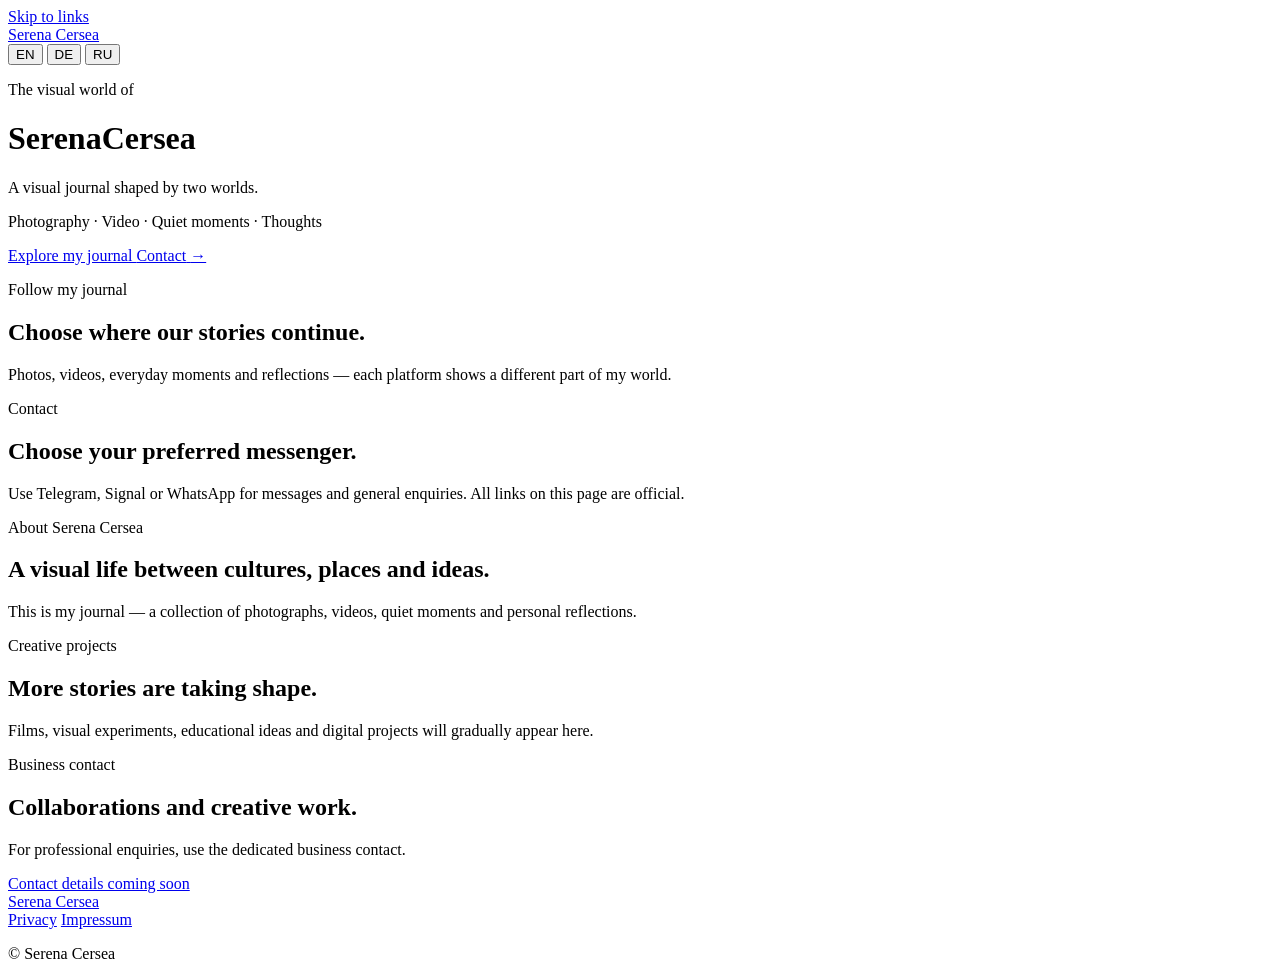
==== index.html @ bdfe68e0 "Initial Serena Cersea website" ====
<!doctype html>
<html lang="en">
<head>
  <meta charset="utf-8">
  <meta name="viewport" content="width=device-width, initial-scale=1">
  <meta name="description" content="Serena Cersea — photography, video, quiet moments and personal reflections.">
  <meta property="og:type" content="website">
  <meta property="og:title" content="Serena Cersea">
  <meta property="og:description" content="Photography, video, quiet moments and personal reflections.">
  <meta property="og:image" content="assets/images/serena-cersea-share.jpg">
  <meta property="og:image:width" content="1200">
  <meta property="og:image:height" content="630">
  <meta property="og:image:alt" content="Serena Cersea">
  <meta name="twitter:card" content="summary_large_image">
  <meta name="twitter:title" content="Serena Cersea">
  <meta name="twitter:description" content="Photography, video, quiet moments and personal reflections.">
  <meta name="twitter:image" content="assets/images/serena-cersea-share.jpg">
  <meta name="theme-color" content="#0b090a">

  <title>Serena Cersea</title>

  <link rel="icon" href="favicon.svg" type="image/svg+xml">
  <link rel="preload" href="assets/images/serena-cersea-hero.webp" as="image" type="image/webp">
  <link rel="stylesheet" href="css/main.css">
  <script src="js/config.js" defer></script>
  <script src="js/app.js" defer></script>
</head>
<body>
  <a class="skip-link" href="#socials">Skip to links</a>

  <header class="hero" id="top">
    <div class="hero__image" role="img" aria-label="Portrait of Serena Cersea in warm evening light"></div>
    <div class="hero__overlay"></div>

    <nav class="topbar" aria-label="Primary navigation">
      <a class="brand" href="#top" aria-label="Serena Cersea home">
        <span class="brand__disc" aria-hidden="true"></span>
        <span>Serena Cersea</span>
      </a>

      <div class="language-switcher" role="group" aria-label="Language">
        <button type="button" data-language="en" aria-pressed="true">EN</button>
        <button type="button" data-language="de" aria-pressed="false">DE</button>
        <button type="button" data-language="ru" aria-pressed="false">RU</button>
      </div>
    </nav>

    <div class="hero__content">
      <div class="ornament" aria-hidden="true">
        <span></span><i></i><span></span>
      </div>

      <p class="eyebrow" data-i18n="heroEyebrow">The visual world of</p>
      <h1><span>Serena</span><span>Cersea</span></h1>
      <p class="hero__lead" data-i18n="heroLead">
        A visual journal shaped by two worlds.
      </p>
      <p class="hero__topics" data-i18n="heroTopics">
        Photography · Video · Quiet moments · Thoughts
      </p>

      <div class="hero__actions">
        <a class="button button--primary" href="#socials" data-i18n="exploreButton">
          Explore my journal
        </a>
        <a class="text-link" href="#messages">
          <span data-i18n="messageButton">Contact</span>
          <span aria-hidden="true">→</span>
        </a>
      </div>
    </div>

    <a class="scroll-cue" href="#socials" aria-label="Scroll to social links">
      <span></span>
    </a>
  </header>

  <main>
    <section class="section section--socials" id="socials">
      <div class="section-heading">
        <p class="section-label" data-i18n="followLabel">Follow my journal</p>
        <h2 data-i18n="followTitle">Choose where our stories continue.</h2>
        <p data-i18n="followIntro">
          Photos, videos, everyday moments and reflections — each platform shows a different part of my world.
        </p>
      </div>

      <div class="card-grid" id="social-cards" aria-live="polite"></div>
    </section>

    <section class="section section--messages" id="messages">
      <div class="section-heading section-heading--compact">
        <p class="section-label" data-i18n="messageLabel">Contact</p>
        <h2 data-i18n="messageTitle">Choose your preferred messenger.</h2>
        <p data-i18n="messageIntro">
          Use Telegram, Signal or WhatsApp for messages and general enquiries. All links on this page are official.
        </p>
      </div>

      <div class="message-grid" id="message-cards" aria-live="polite"></div>
    </section>

    <section class="section section--about" id="about">
      <div class="about-panel">
        <div class="about-panel__symbol" aria-hidden="true">
          <span></span>
        </div>

        <div>
          <p class="section-label" data-i18n="aboutLabel">About Serena Cersea</p>
          <h2 data-i18n="aboutTitle">A visual life between cultures, places and ideas.</h2>
          <p data-i18n="aboutText">
            This is my journal — a collection of photographs, videos, quiet moments and personal reflections.
          </p>
        </div>
      </div>
    </section>

    <section class="section section--projects" id="projects">
      <article class="project-card">
        <p class="section-label" data-i18n="projectsLabel">Creative projects</p>
        <h2 data-i18n="projectsTitle">More stories are taking shape.</h2>
        <p data-i18n="projectsText">
          Films, visual experiments, educational ideas and digital projects will gradually appear here.
        </p>
      </article>
    </section>

    <section class="section section--contact" id="contact">
      <div>
        <p class="section-label" data-i18n="contactLabel">Business contact</p>
        <h2 data-i18n="contactTitle">Collaborations and creative work.</h2>
        <p data-i18n="contactText">
          For professional enquiries, use the dedicated business contact.
        </p>
      </div>

      <a class="button button--secondary is-disabled" href="#" aria-disabled="true" data-i18n="contactButton">
        Contact details coming soon
      </a>
    </section>
  </main>

  <footer class="footer">
    <a class="brand brand--footer" href="#top">
      <span class="brand__disc" aria-hidden="true"></span>
      <span>Serena Cersea</span>
    </a>

    <nav class="footer__links" aria-label="Legal">
      <a href="privacy.html" data-i18n="privacy">Privacy</a>
      <a href="impressum.html" data-i18n="imprint">Impressum</a>
    </nav>

    <p>© <span id="current-year"></span> Serena Cersea</p>
  </footer>
</body>
</html>
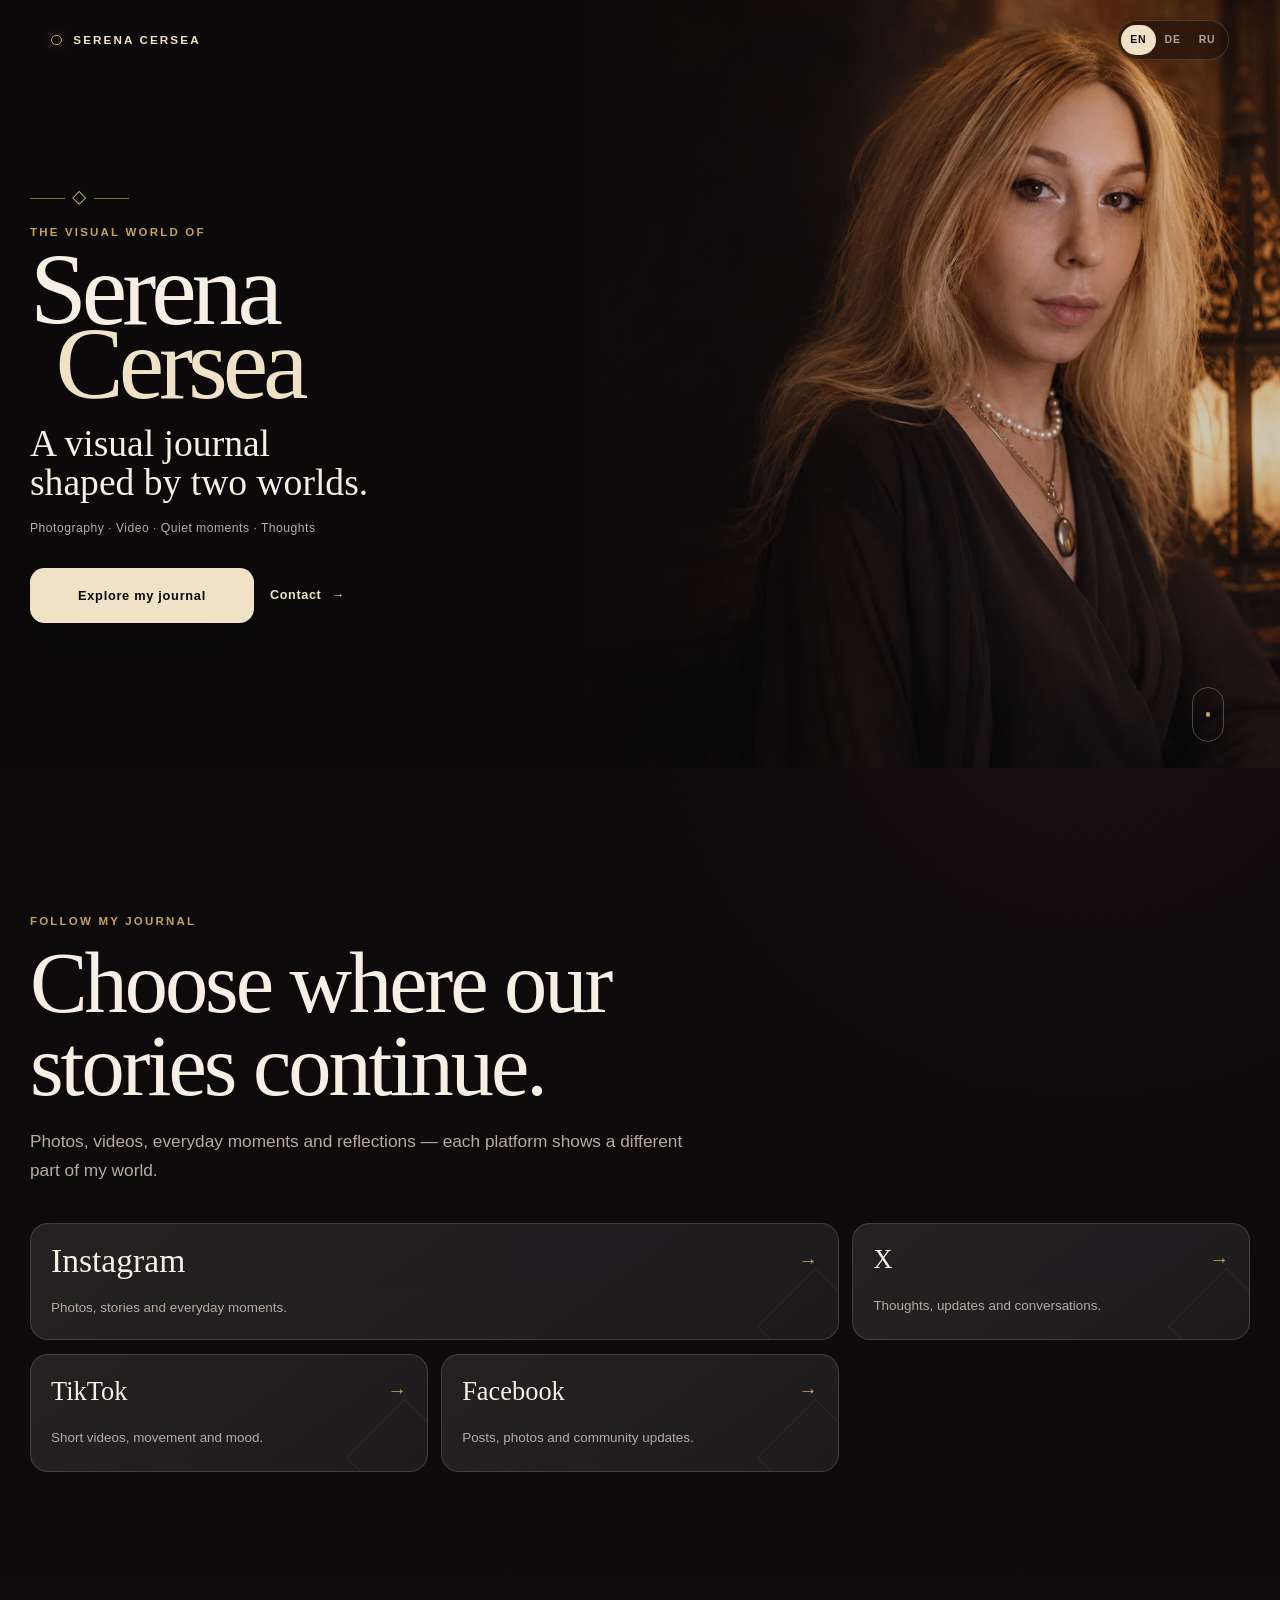
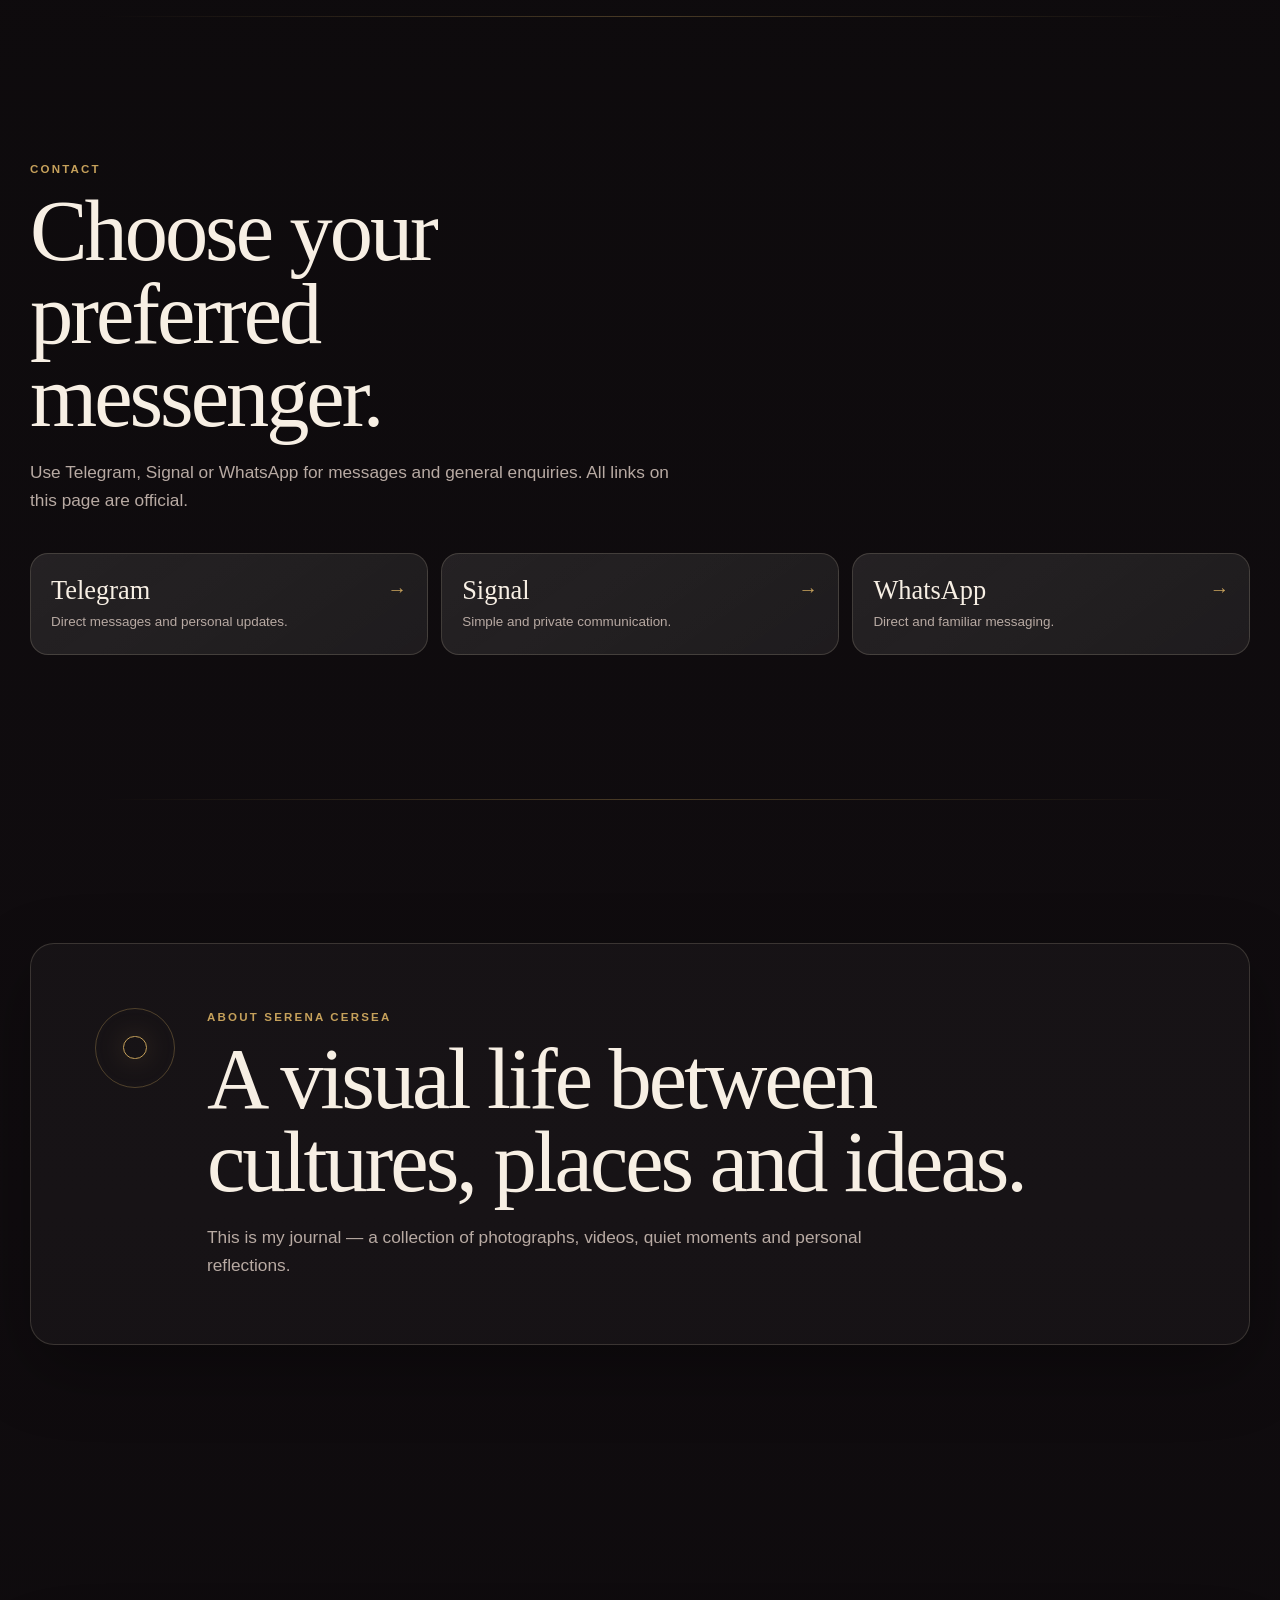
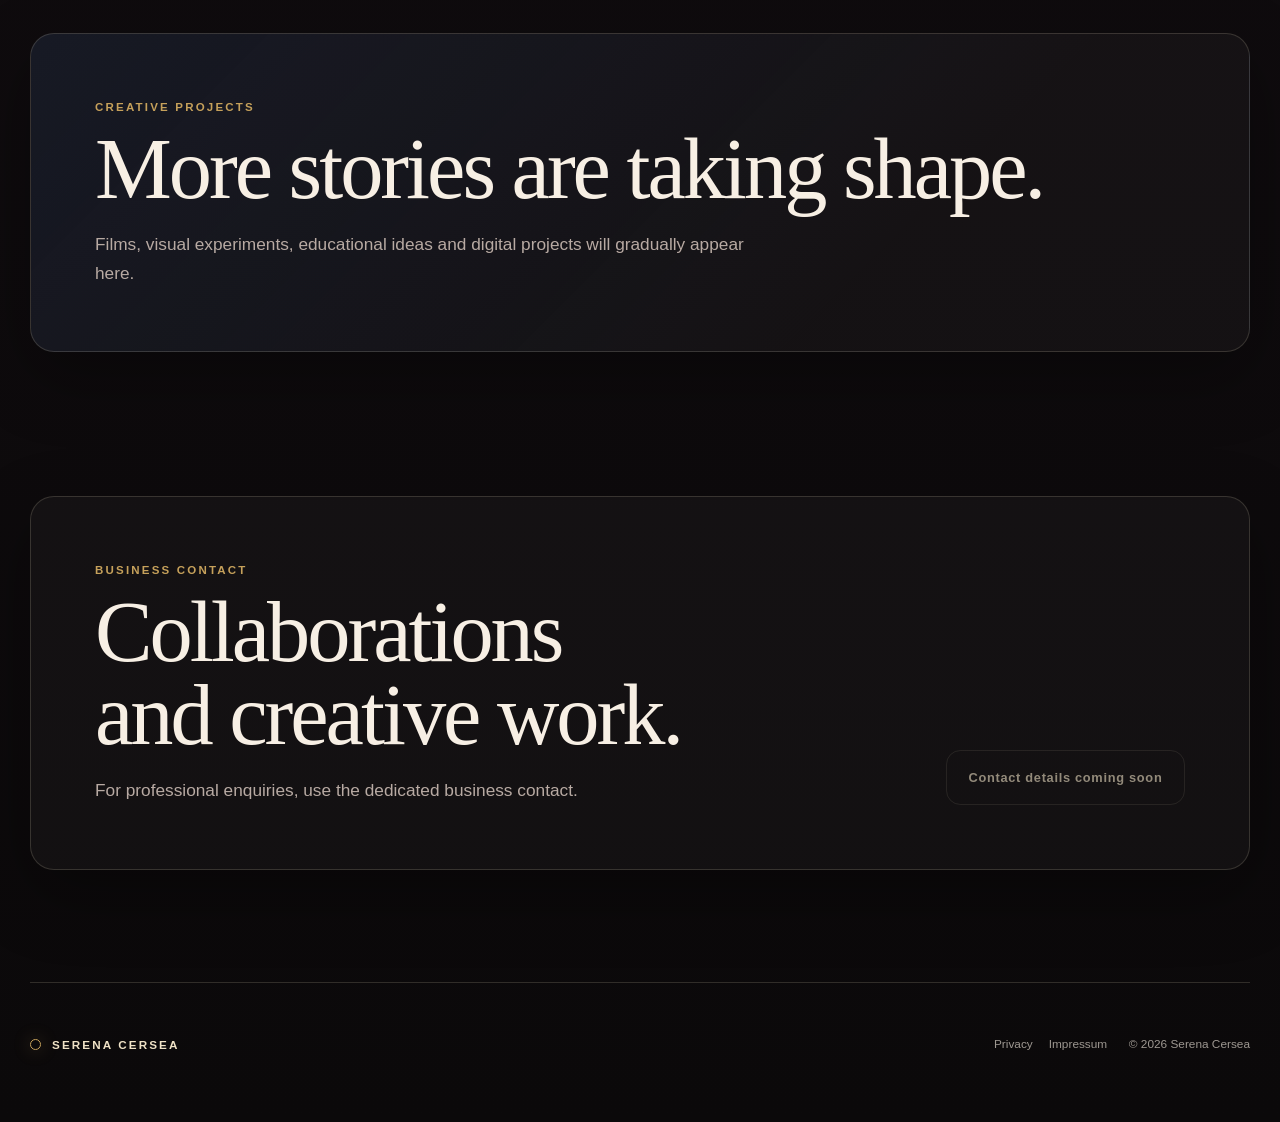
==== commit 8804bc6b: "Fix GitHub Pages file paths" ====
--- a/index.html
+++ b/index.html
@@ -7,23 +7,23 @@
   <meta property="og:type" content="website">
   <meta property="og:title" content="Serena Cersea">
   <meta property="og:description" content="Photography, video, quiet moments and personal reflections.">
-  <meta property="og:image" content="assets/images/serena-cersea-share.jpg">
+  <meta property="og:image" content="serena-cersea-share.jpg">
   <meta property="og:image:width" content="1200">
   <meta property="og:image:height" content="630">
   <meta property="og:image:alt" content="Serena Cersea">
   <meta name="twitter:card" content="summary_large_image">
   <meta name="twitter:title" content="Serena Cersea">
   <meta name="twitter:description" content="Photography, video, quiet moments and personal reflections.">
-  <meta name="twitter:image" content="assets/images/serena-cersea-share.jpg">
+  <meta name="twitter:image" content="serena-cersea-share.jpg">
   <meta name="theme-color" content="#0b090a">
 
   <title>Serena Cersea</title>
 
   <link rel="icon" href="favicon.svg" type="image/svg+xml">
-  <link rel="preload" href="assets/images/serena-cersea-hero.webp" as="image" type="image/webp">
-  <link rel="stylesheet" href="css/main.css">
-  <script src="js/config.js" defer></script>
-  <script src="js/app.js" defer></script>
+  <link rel="preload" href="serena-cersea-hero.webp" as="image" type="image/webp">
+  <link rel="stylesheet" href="main.css">
+  <script src="config.js" defer></script>
+  <script src="app.js" defer></script>
 </head>
 <body>
   <a class="skip-link" href="#socials">Skip to links</a>
--- a/main.css
+++ b/main.css
@@ -0,0 +1,668 @@
+@import url('https://fonts.googleapis.com/css2?family=Cormorant+Garamond:wght@500;600&family=Manrope:wght@400;500;600&display=swap');
+
+:root {
+  --obsidian: #0b090a;
+  --night-plum: #1a1016;
+  --night-plum-soft: #24161f;
+  --papyrus: #efe2c6;
+  --ivory: #f7efe4;
+  --gold: #c6a15b;
+  --gold-soft: rgba(198, 161, 91, 0.32);
+  --lapis: #1b3158;
+  --wine: #653848;
+  --muted: #b8aaa3;
+  --surface: rgba(255, 255, 255, 0.045);
+  --surface-hover: rgba(255, 255, 255, 0.075);
+  --border: rgba(239, 226, 198, 0.16);
+  --shadow: 0 24px 70px rgba(0, 0, 0, 0.32);
+  --radius-large: 24px;
+  --radius-medium: 18px;
+  --page-width: 1220px;
+  --font-display: "Cormorant Garamond", Georgia, serif;
+  --font-ui: "Manrope", Arial, sans-serif;
+}
+
+*,
+*::before,
+*::after {
+  box-sizing: border-box;
+}
+
+html {
+  scroll-behavior: smooth;
+  background: var(--obsidian);
+}
+
+body {
+  margin: 0;
+  min-width: 320px;
+  color: var(--ivory);
+  background:
+    radial-gradient(circle at 85% 15%, rgba(101, 56, 72, 0.16), transparent 30rem),
+    linear-gradient(180deg, var(--obsidian), #100c0f 65%, var(--obsidian));
+  font-family: var(--font-ui);
+  line-height: 1.65;
+}
+
+body::before {
+  content: "";
+  position: fixed;
+  inset: 0;
+  pointer-events: none;
+  opacity: 0.16;
+  background-image:
+    linear-gradient(rgba(239, 226, 198, 0.025) 1px, transparent 1px),
+    linear-gradient(90deg, rgba(239, 226, 198, 0.025) 1px, transparent 1px);
+  background-size: 44px 44px;
+  mask-image: linear-gradient(to bottom, black, transparent 80%);
+}
+
+a {
+  color: inherit;
+  text-decoration: none;
+}
+
+button,
+a {
+  -webkit-tap-highlight-color: transparent;
+}
+
+button {
+  font: inherit;
+}
+
+.skip-link {
+  position: fixed;
+  z-index: 100;
+  top: 1rem;
+  left: 1rem;
+  transform: translateY(-160%);
+  padding: 0.8rem 1rem;
+  color: var(--obsidian);
+  background: var(--papyrus);
+  border-radius: 999px;
+}
+
+.skip-link:focus {
+  transform: translateY(0);
+}
+
+.hero {
+  position: relative;
+  display: flex;
+  min-height: 100svh;
+  overflow: hidden;
+  isolation: isolate;
+}
+
+.hero__image {
+  position: absolute;
+  inset: 0;
+  z-index: -3;
+  background-image: url("serena-cersea-hero.webp");
+  background-repeat: no-repeat;
+  background-position: 59% center;
+  background-size: cover;
+  transform: scale(1.015);
+}
+
+.hero__overlay {
+  position: absolute;
+  inset: 0;
+  z-index: -2;
+  background:
+    linear-gradient(180deg, rgba(9, 7, 8, 0.22) 0%, rgba(9, 7, 8, 0.08) 34%, rgba(9, 7, 8, 0.58) 68%, var(--obsidian) 100%),
+    linear-gradient(90deg, rgba(9, 7, 8, 0.2), transparent 55%);
+}
+
+.topbar {
+  position: absolute;
+  z-index: 5;
+  top: 0;
+  left: 0;
+  display: flex;
+  width: 100%;
+  align-items: center;
+  justify-content: space-between;
+  padding: 1.25rem clamp(1.25rem, 4vw, 4.5rem);
+}
+
+.brand {
+  display: inline-flex;
+  align-items: center;
+  gap: 0.7rem;
+  color: var(--papyrus);
+  font-size: 0.73rem;
+  font-weight: 600;
+  letter-spacing: 0.18em;
+  text-transform: uppercase;
+}
+
+.brand__disc {
+  width: 0.68rem;
+  height: 0.68rem;
+  flex: 0 0 auto;
+  border: 1px solid var(--gold);
+  border-radius: 50%;
+  box-shadow: 0 0 18px rgba(198, 161, 91, 0.28);
+}
+
+.language-switcher {
+  display: inline-flex;
+  align-items: center;
+  padding: 0.22rem;
+  border: 1px solid rgba(239, 226, 198, 0.16);
+  border-radius: 999px;
+  background: rgba(11, 9, 10, 0.38);
+  backdrop-filter: blur(14px);
+}
+
+.language-switcher button {
+  min-width: 2.15rem;
+  padding: 0.42rem 0.5rem;
+  color: rgba(247, 239, 228, 0.65);
+  background: transparent;
+  border: 0;
+  border-radius: 999px;
+  cursor: pointer;
+  font-size: 0.66rem;
+  font-weight: 600;
+  letter-spacing: 0.08em;
+}
+
+.language-switcher button[aria-pressed="true"] {
+  color: var(--obsidian);
+  background: var(--papyrus);
+}
+
+.hero__content {
+  align-self: flex-end;
+  width: min(100%, 43rem);
+  padding: 8rem 1.35rem 5.75rem;
+}
+
+.ornament {
+  display: flex;
+  width: 6.2rem;
+  align-items: center;
+  gap: 0.6rem;
+  margin-bottom: 1.2rem;
+  color: var(--gold);
+}
+
+.ornament span {
+  height: 1px;
+  flex: 1;
+  background: currentColor;
+  opacity: 0.65;
+}
+
+.ornament i {
+  display: block;
+  width: 0.65rem;
+  height: 0.65rem;
+  border: 1px solid currentColor;
+  transform: rotate(45deg);
+}
+
+.eyebrow,
+.section-label {
+  margin: 0 0 0.7rem;
+  color: var(--gold);
+  font-size: 0.72rem;
+  font-weight: 600;
+  letter-spacing: 0.19em;
+  text-transform: uppercase;
+}
+
+.hero h1 {
+  display: grid;
+  width: fit-content;
+  max-width: 10ch;
+  margin: 0;
+  font-family: var(--font-display);
+  font-size: clamp(3.85rem, 16vw, 7.1rem);
+  font-weight: 500;
+  letter-spacing: -0.05em;
+  line-height: 0.72;
+  text-wrap: balance;
+}
+
+.hero h1 span:last-child {
+  margin-left: 0.5ch;
+  color: var(--papyrus);
+}
+
+.hero__lead {
+  max-width: 24rem;
+  margin: 1.55rem 0 0;
+  font-family: var(--font-display);
+  font-size: clamp(1.65rem, 6vw, 2.35rem);
+  line-height: 1.02;
+  text-wrap: balance;
+}
+
+.hero__topics {
+  margin: 1rem 0 0;
+  color: rgba(247, 239, 228, 0.72);
+  font-size: 0.76rem;
+  letter-spacing: 0.04em;
+}
+
+.hero__actions {
+  display: grid;
+  gap: 1rem;
+  margin-top: 1.85rem;
+}
+
+.button {
+  display: inline-flex;
+  min-height: 3.45rem;
+  align-items: center;
+  justify-content: center;
+  padding: 0.9rem 1.35rem;
+  border: 1px solid transparent;
+  border-radius: 0.9rem;
+  cursor: pointer;
+  font-size: 0.8rem;
+  font-weight: 600;
+  letter-spacing: 0.055em;
+  text-align: center;
+  transition:
+    transform 180ms ease,
+    border-color 180ms ease,
+    background-color 180ms ease,
+    color 180ms ease;
+}
+
+.button:hover,
+.button:focus-visible {
+  transform: translateY(-2px);
+}
+
+.button--primary {
+  color: var(--obsidian);
+  background: var(--papyrus);
+  box-shadow: 0 16px 44px rgba(0, 0, 0, 0.25);
+}
+
+.button--secondary {
+  color: var(--papyrus);
+  border-color: var(--border);
+  background: transparent;
+}
+
+.text-link {
+  display: inline-flex;
+  width: fit-content;
+  align-items: center;
+  gap: 0.65rem;
+  color: var(--papyrus);
+  font-size: 0.79rem;
+  font-weight: 600;
+  letter-spacing: 0.05em;
+}
+
+.text-link::after {
+  content: "";
+  position: absolute;
+}
+
+.scroll-cue {
+  position: absolute;
+  right: 1.4rem;
+  bottom: 1.65rem;
+  display: grid;
+  width: 2rem;
+  height: 3.4rem;
+  place-items: center;
+  border: 1px solid rgba(239, 226, 198, 0.28);
+  border-radius: 999px;
+}
+
+.scroll-cue span {
+  width: 0.3rem;
+  height: 0.3rem;
+  border-radius: 50%;
+  background: var(--gold);
+  animation: scroll-cue 1.8s ease-in-out infinite;
+}
+
+@keyframes scroll-cue {
+  0%,
+  100% {
+    transform: translateY(-0.48rem);
+    opacity: 0.45;
+  }
+
+  50% {
+    transform: translateY(0.48rem);
+    opacity: 1;
+  }
+}
+
+.section {
+  position: relative;
+  width: min(100% - 2.5rem, var(--page-width));
+  margin-inline: auto;
+  padding-block: clamp(5.5rem, 12vw, 9rem);
+}
+
+.section-heading {
+  max-width: 47rem;
+  margin-bottom: 2.4rem;
+}
+
+.section-heading--compact {
+  max-width: 41rem;
+}
+
+.section h2 {
+  margin: 0;
+  font-family: var(--font-display);
+  font-size: clamp(2.55rem, 8vw, 5.4rem);
+  font-weight: 500;
+  letter-spacing: -0.035em;
+  line-height: 0.96;
+  text-wrap: balance;
+}
+
+.section-heading p:last-child,
+.about-panel p:last-child,
+.project-card p:last-child,
+.section--contact p:last-child {
+  max-width: 42rem;
+  margin: 1.2rem 0 0;
+  color: var(--muted);
+  font-size: clamp(0.96rem, 2vw, 1.08rem);
+}
+
+.card-grid,
+.message-grid {
+  display: grid;
+  gap: 0.85rem;
+}
+
+.social-card,
+.message-card {
+  position: relative;
+  display: grid;
+  min-height: 7.35rem;
+  overflow: hidden;
+  align-content: space-between;
+  padding: 1.25rem;
+  border: 1px solid var(--border);
+  border-radius: var(--radius-medium);
+  background:
+    linear-gradient(145deg, rgba(255, 255, 255, 0.055), rgba(255, 255, 255, 0.022)),
+    var(--surface);
+  transition:
+    transform 200ms ease,
+    border-color 200ms ease,
+    background-color 200ms ease;
+}
+
+.social-card::after {
+  content: "";
+  position: absolute;
+  right: -1.2rem;
+  bottom: -1.8rem;
+  width: 5.2rem;
+  height: 5.2rem;
+  border: 1px solid rgba(198, 161, 91, 0.11);
+  transform: rotate(45deg);
+}
+
+.social-card:hover,
+.social-card:focus-visible,
+.message-card:hover,
+.message-card:focus-visible {
+  transform: translateY(-4px);
+  border-color: rgba(198, 161, 91, 0.48);
+  background-color: var(--surface-hover);
+}
+
+.card-topline {
+  display: flex;
+  align-items: center;
+  justify-content: space-between;
+  gap: 1rem;
+}
+
+.card-name {
+  font-family: var(--font-display);
+  font-size: 1.65rem;
+  line-height: 1;
+}
+
+.card-arrow {
+  color: var(--gold);
+  font-size: 1.2rem;
+}
+
+.card-description {
+  max-width: 22rem;
+  margin: 1.25rem 0 0;
+  color: var(--muted);
+  font-size: 0.84rem;
+}
+
+.card-status {
+  display: inline-flex;
+  width: fit-content;
+  margin-top: 1rem;
+  padding: 0.3rem 0.6rem;
+  color: rgba(247, 239, 228, 0.55);
+  border: 1px solid rgba(239, 226, 198, 0.1);
+  border-radius: 999px;
+  font-size: 0.62rem;
+  letter-spacing: 0.08em;
+  text-transform: uppercase;
+}
+
+.message-card {
+  min-height: 5.3rem;
+  grid-template-columns: 1fr auto;
+  align-items: center;
+}
+
+.message-card .card-description {
+  margin-top: 0.35rem;
+}
+
+.is-disabled {
+  cursor: default;
+  opacity: 0.58;
+}
+
+.section--messages::before,
+.section--about::before {
+  content: "";
+  position: absolute;
+  top: 0;
+  left: 50%;
+  width: min(100%, 68rem);
+  height: 1px;
+  transform: translateX(-50%);
+  background: linear-gradient(90deg, transparent, var(--gold-soft), transparent);
+}
+
+.about-panel,
+.project-card,
+.section--contact {
+  border: 1px solid var(--border);
+  border-radius: var(--radius-large);
+  background: rgba(255, 255, 255, 0.03);
+  box-shadow: var(--shadow);
+}
+
+.about-panel {
+  display: grid;
+  gap: 2rem;
+  padding: clamp(1.5rem, 5vw, 4.5rem);
+}
+
+.about-panel__symbol {
+  display: grid;
+  width: 5rem;
+  height: 5rem;
+  place-items: center;
+  border: 1px solid var(--gold-soft);
+  border-radius: 50%;
+}
+
+.about-panel__symbol span {
+  width: 1.45rem;
+  height: 1.45rem;
+  border: 1px solid var(--gold);
+  border-radius: 50%;
+  box-shadow: 0 0 28px rgba(198, 161, 91, 0.18);
+}
+
+.project-card {
+  padding: clamp(1.5rem, 5vw, 4rem);
+  background:
+    linear-gradient(135deg, rgba(27, 49, 88, 0.24), transparent 70%),
+    rgba(255, 255, 255, 0.03);
+}
+
+.section--contact {
+  display: grid;
+  gap: 2rem;
+  align-items: end;
+  margin-bottom: clamp(4rem, 9vw, 7rem);
+  padding: clamp(1.5rem, 5vw, 4rem);
+}
+
+.footer {
+  display: grid;
+  width: min(100% - 2.5rem, var(--page-width));
+  gap: 1.35rem;
+  align-items: center;
+  margin-inline: auto;
+  padding: 2.5rem 0 3.5rem;
+  border-top: 1px solid var(--border);
+  color: rgba(247, 239, 228, 0.62);
+  font-size: 0.74rem;
+}
+
+.footer__links {
+  display: flex;
+  flex-wrap: wrap;
+  gap: 1rem;
+}
+
+.footer__links a:hover,
+.footer__links a:focus-visible {
+  color: var(--papyrus);
+}
+
+.brand--footer {
+  color: var(--papyrus);
+}
+
+@media (min-width: 720px) {
+  .hero__content {
+    padding-inline: clamp(2rem, 7vw, 5rem);
+  }
+
+  .hero__actions {
+    grid-template-columns: auto auto;
+    align-items: center;
+    justify-content: start;
+  }
+
+  .button--primary {
+    min-width: 14rem;
+  }
+
+  .card-grid {
+    grid-template-columns: repeat(2, minmax(0, 1fr));
+  }
+
+  .message-grid {
+    grid-template-columns: repeat(3, minmax(0, 1fr));
+  }
+
+  .message-card {
+    grid-template-columns: 1fr;
+  }
+
+  .about-panel {
+    grid-template-columns: auto 1fr;
+    align-items: start;
+  }
+
+  .section--contact {
+    grid-template-columns: minmax(0, 1fr) auto;
+  }
+
+  .footer {
+    grid-template-columns: 1fr auto auto;
+  }
+}
+
+@media (min-width: 1024px) {
+  .hero {
+    min-height: 48rem;
+    background: var(--obsidian);
+  }
+
+  .hero__image {
+    left: 46%;
+    background-position: center 30%;
+    background-size: cover;
+  }
+
+  .hero__overlay {
+    background:
+      linear-gradient(90deg, var(--obsidian) 0%, var(--obsidian) 37%, rgba(11, 9, 10, 0.82) 48%, rgba(11, 9, 10, 0.05) 72%),
+      linear-gradient(180deg, rgba(11, 9, 10, 0.12), rgba(11, 9, 10, 0.18));
+  }
+
+  .hero__content {
+    align-self: center;
+    width: 46%;
+    margin-left: max(0px, calc((100vw - var(--page-width)) / 2));
+    padding: 8rem 2.5rem 5rem 0;
+  }
+
+  .hero h1 {
+    font-size: clamp(5.5rem, 8vw, 8.4rem);
+  }
+
+  .hero__lead {
+    max-width: 31rem;
+  }
+
+  .scroll-cue {
+    right: 3.5rem;
+  }
+
+  .card-grid {
+    grid-template-columns: repeat(3, minmax(0, 1fr));
+  }
+
+  .social-card:first-child {
+    grid-column: span 2;
+  }
+
+  .social-card:first-child .card-name {
+    font-size: 2.1rem;
+  }
+}
+
+@media (prefers-reduced-motion: reduce) {
+  html {
+    scroll-behavior: auto;
+  }
+
+  *,
+  *::before,
+  *::after {
+    animation-duration: 0.01ms !important;
+    animation-iteration-count: 1 !important;
+    scroll-behavior: auto !important;
+    transition-duration: 0.01ms !important;
+  }
+}
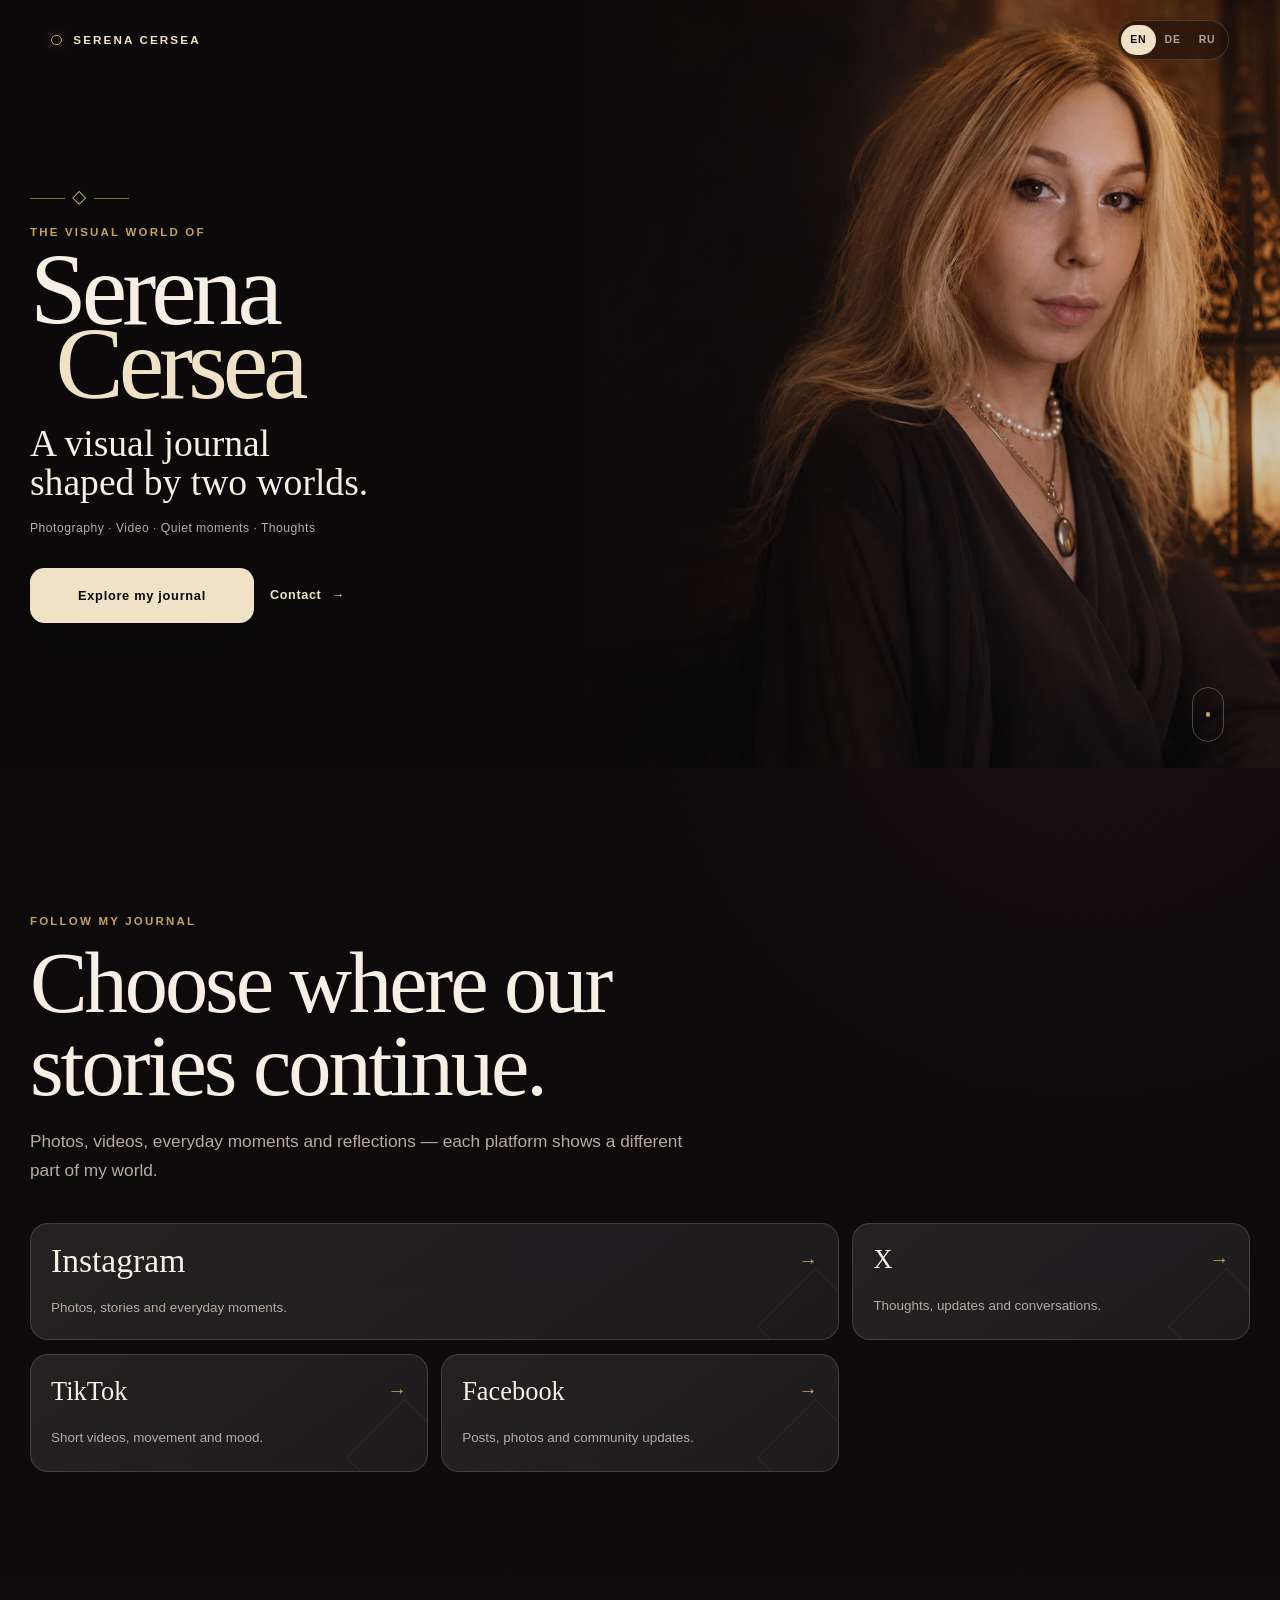
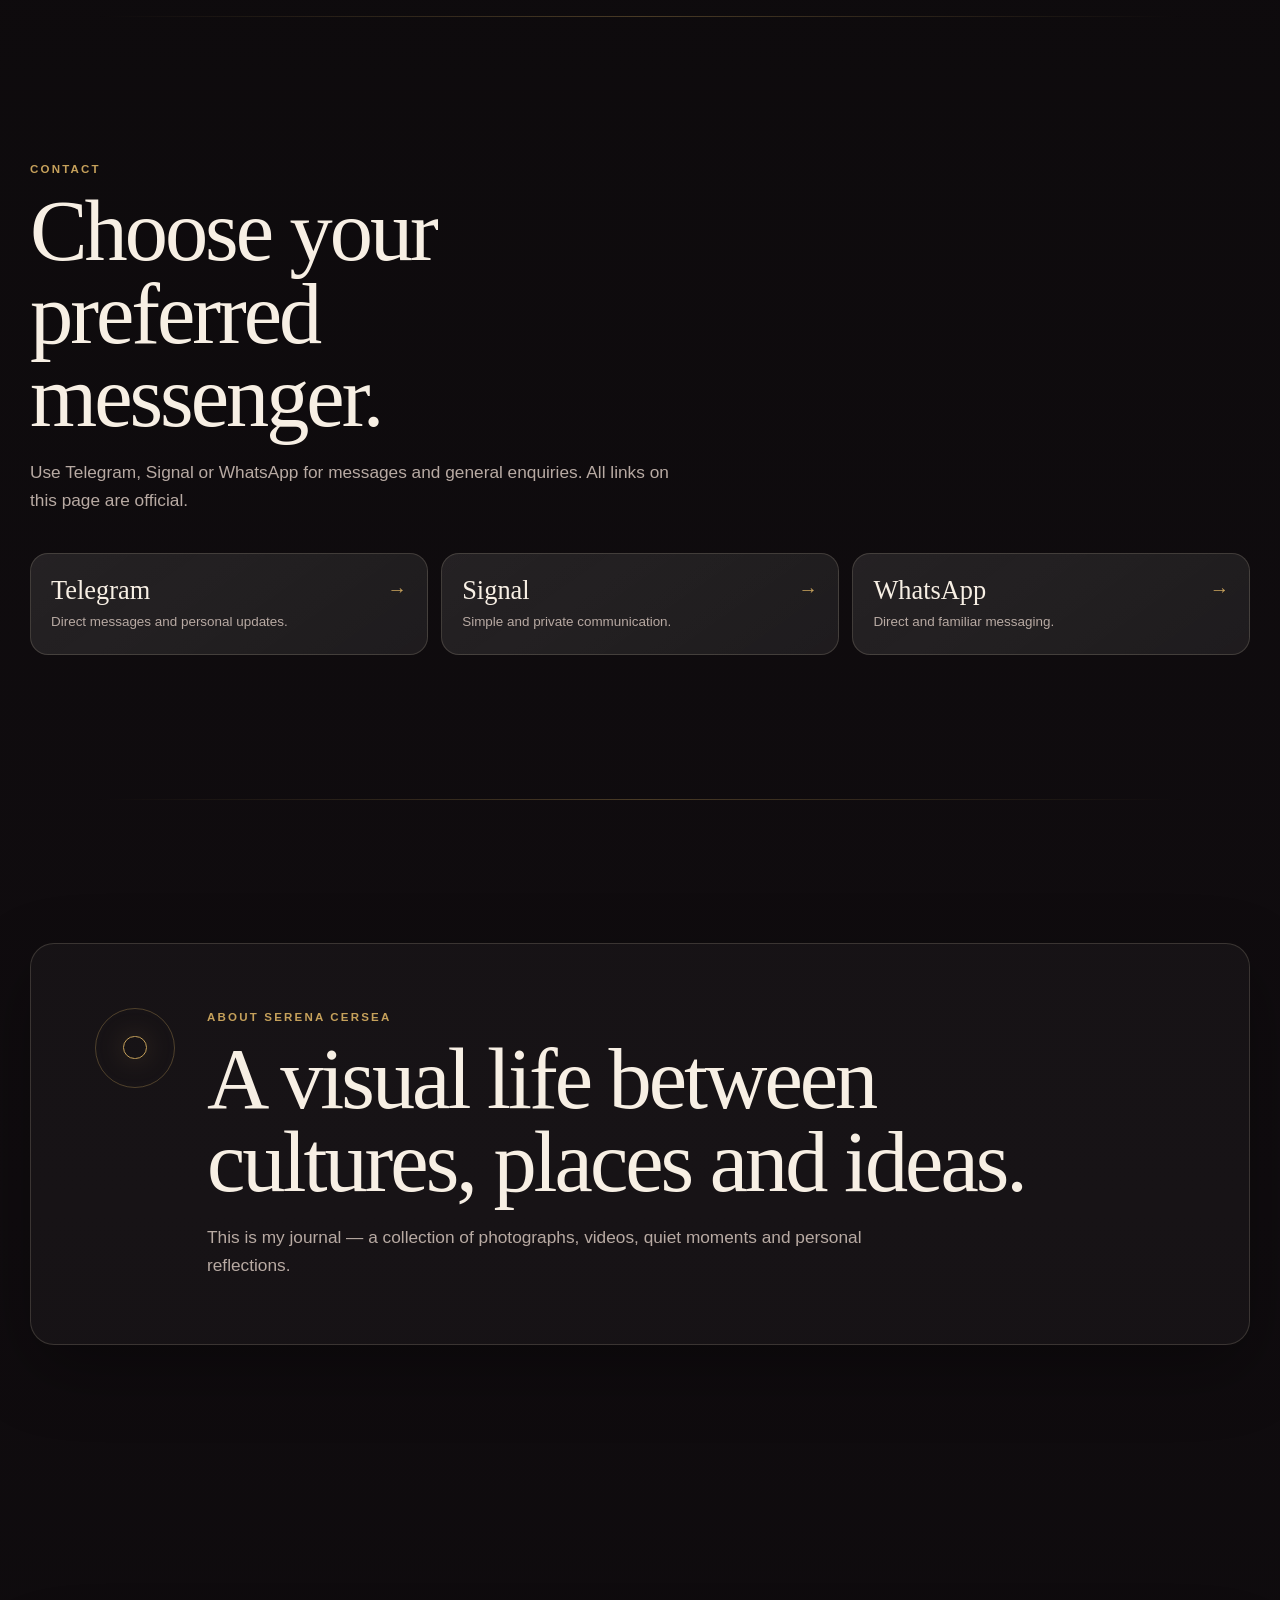
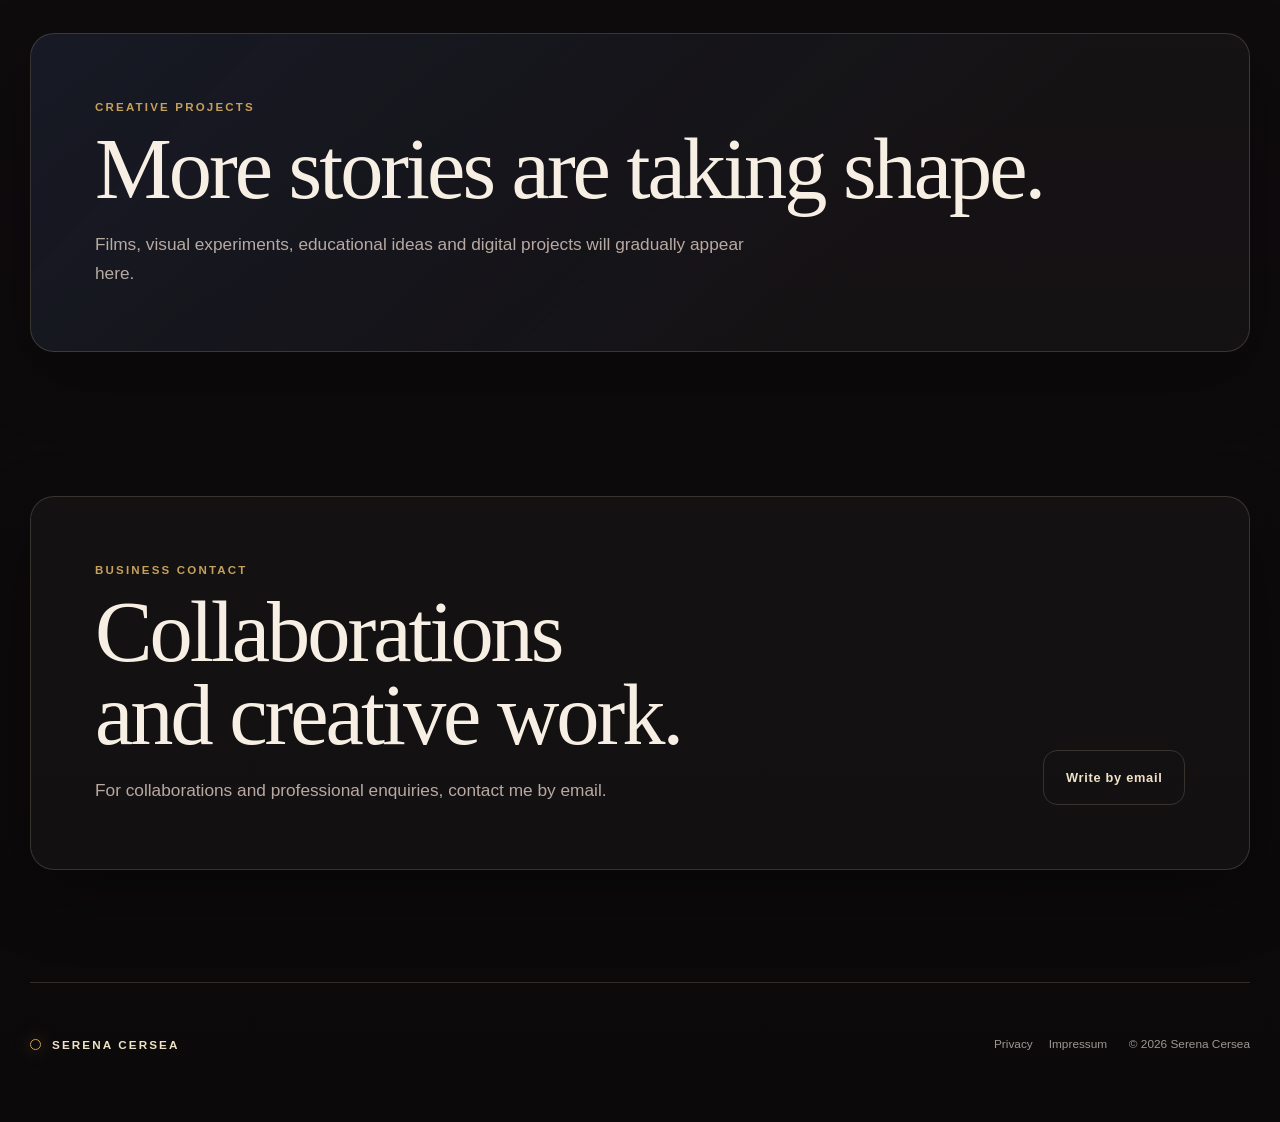
==== commit 562e5f96: "Add business email contact" ====
--- a/index.html
+++ b/index.html
@@ -131,12 +131,12 @@
         <p class="section-label" data-i18n="contactLabel">Business contact</p>
         <h2 data-i18n="contactTitle">Collaborations and creative work.</h2>
         <p data-i18n="contactText">
-          For professional enquiries, use the dedicated business contact.
+          For collaborations and professional enquiries, contact me by email.
         </p>
       </div>
 
-      <a class="button button--secondary is-disabled" href="#" aria-disabled="true" data-i18n="contactButton">
-        Contact details coming soon
+      <a id="business-email-link" class="button button--secondary" href="mailto:serenacedaris@gmail.com?subject=Business%20enquiry%20%E2%80%94%20Serena%20Cersea" data-i18n="contactButton">
+        Write by email
       </a>
     </section>
   </main>
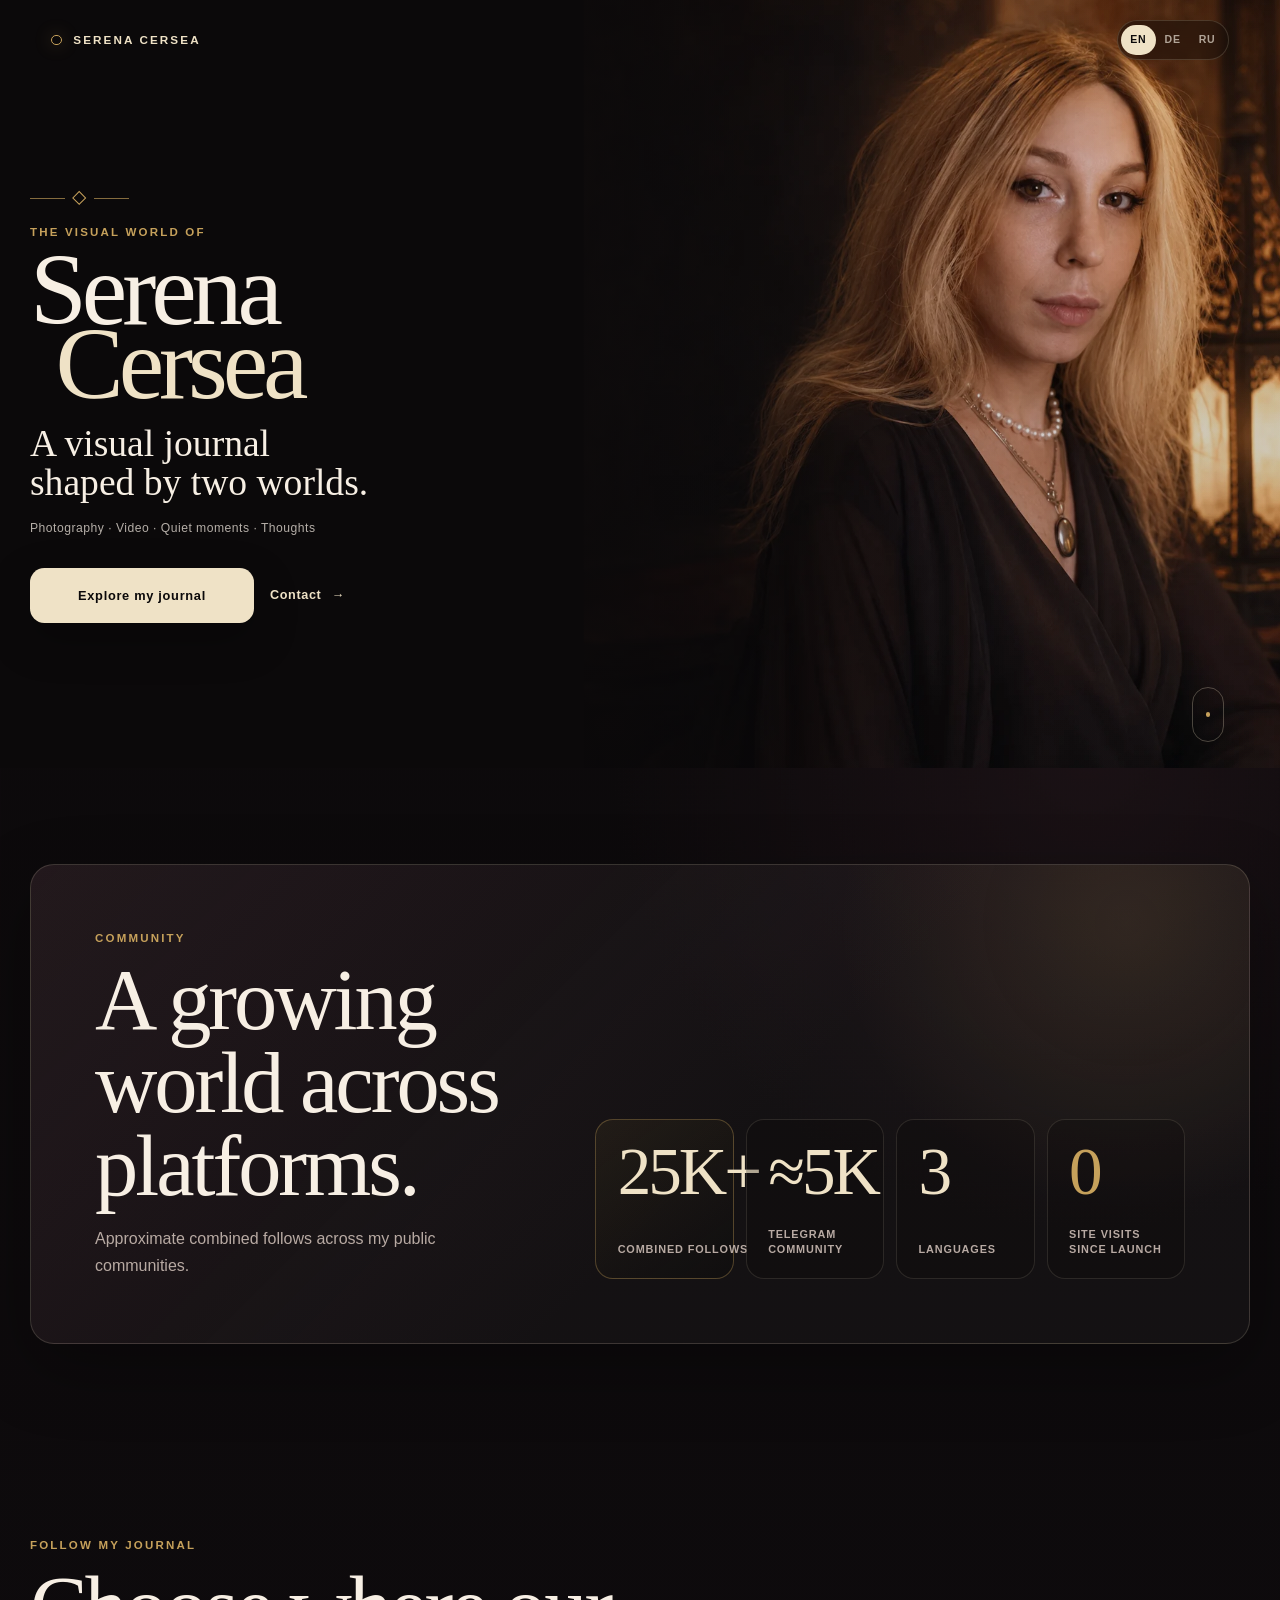
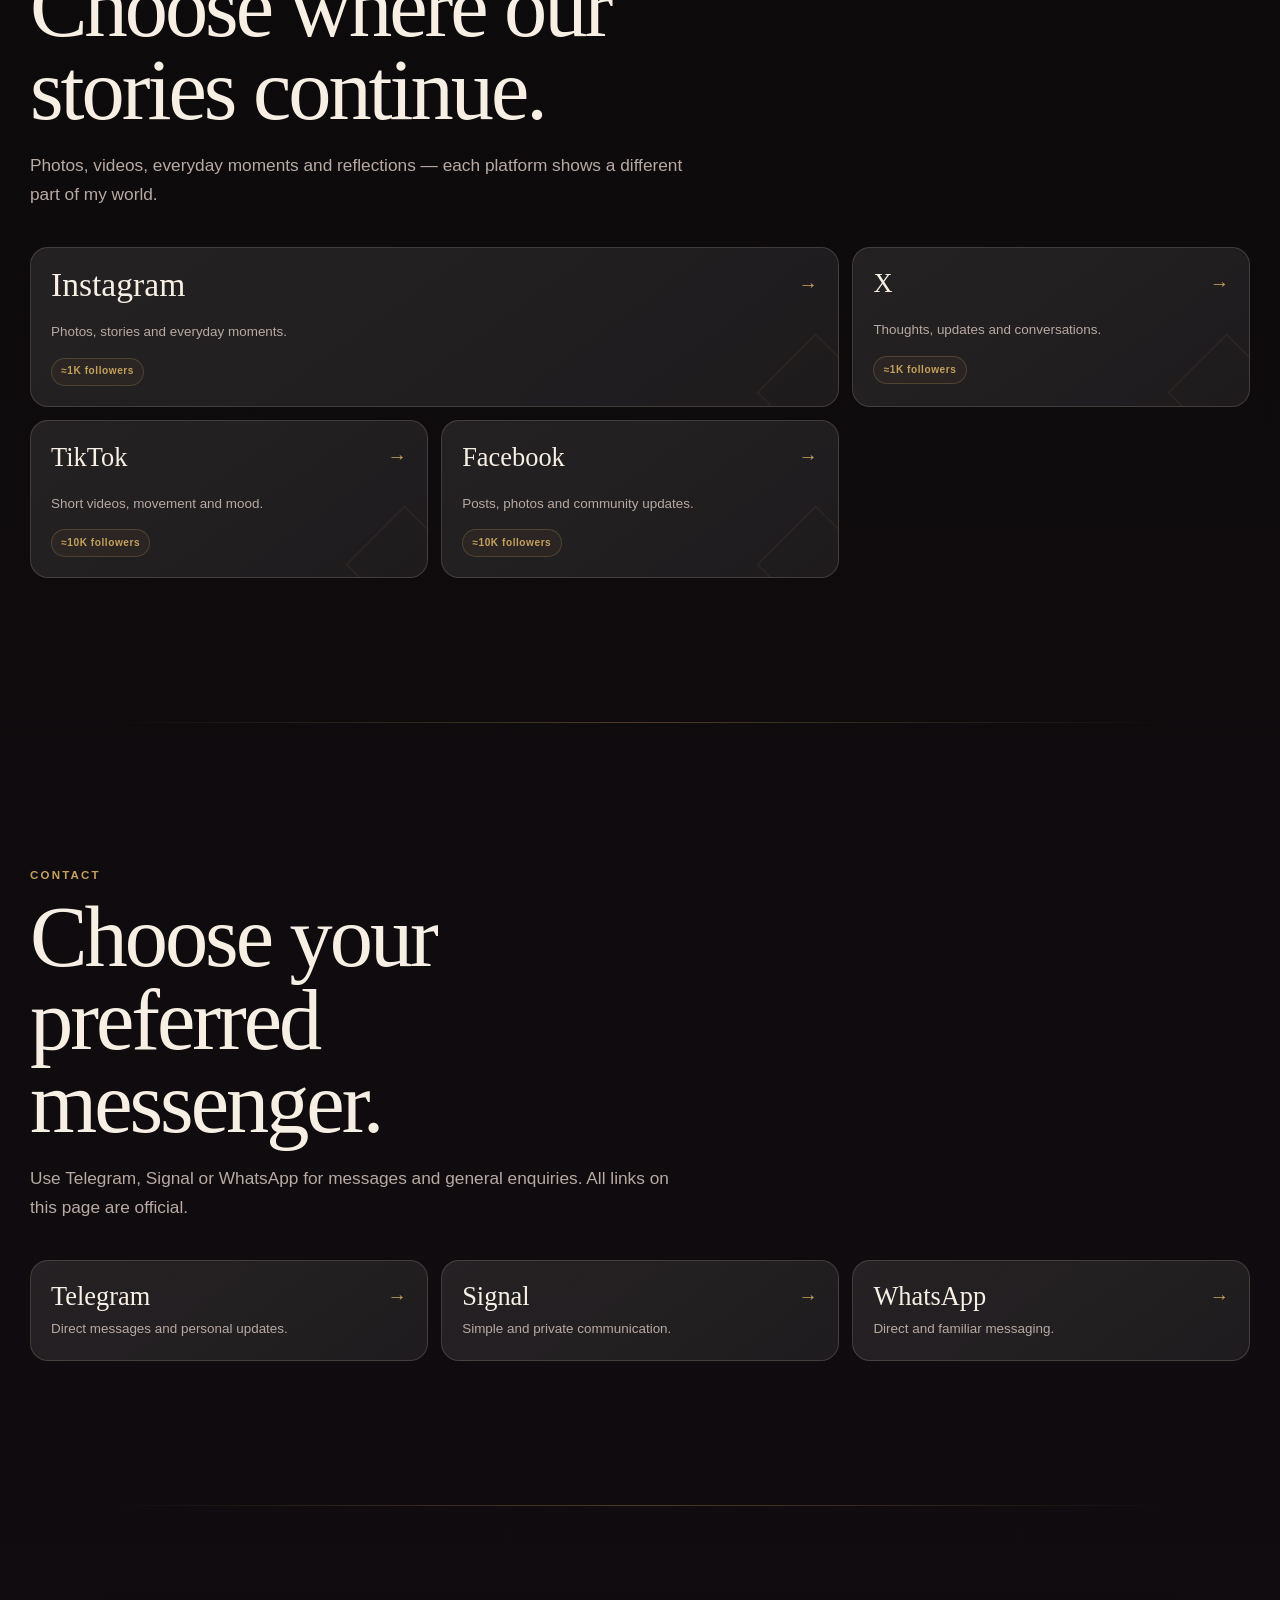
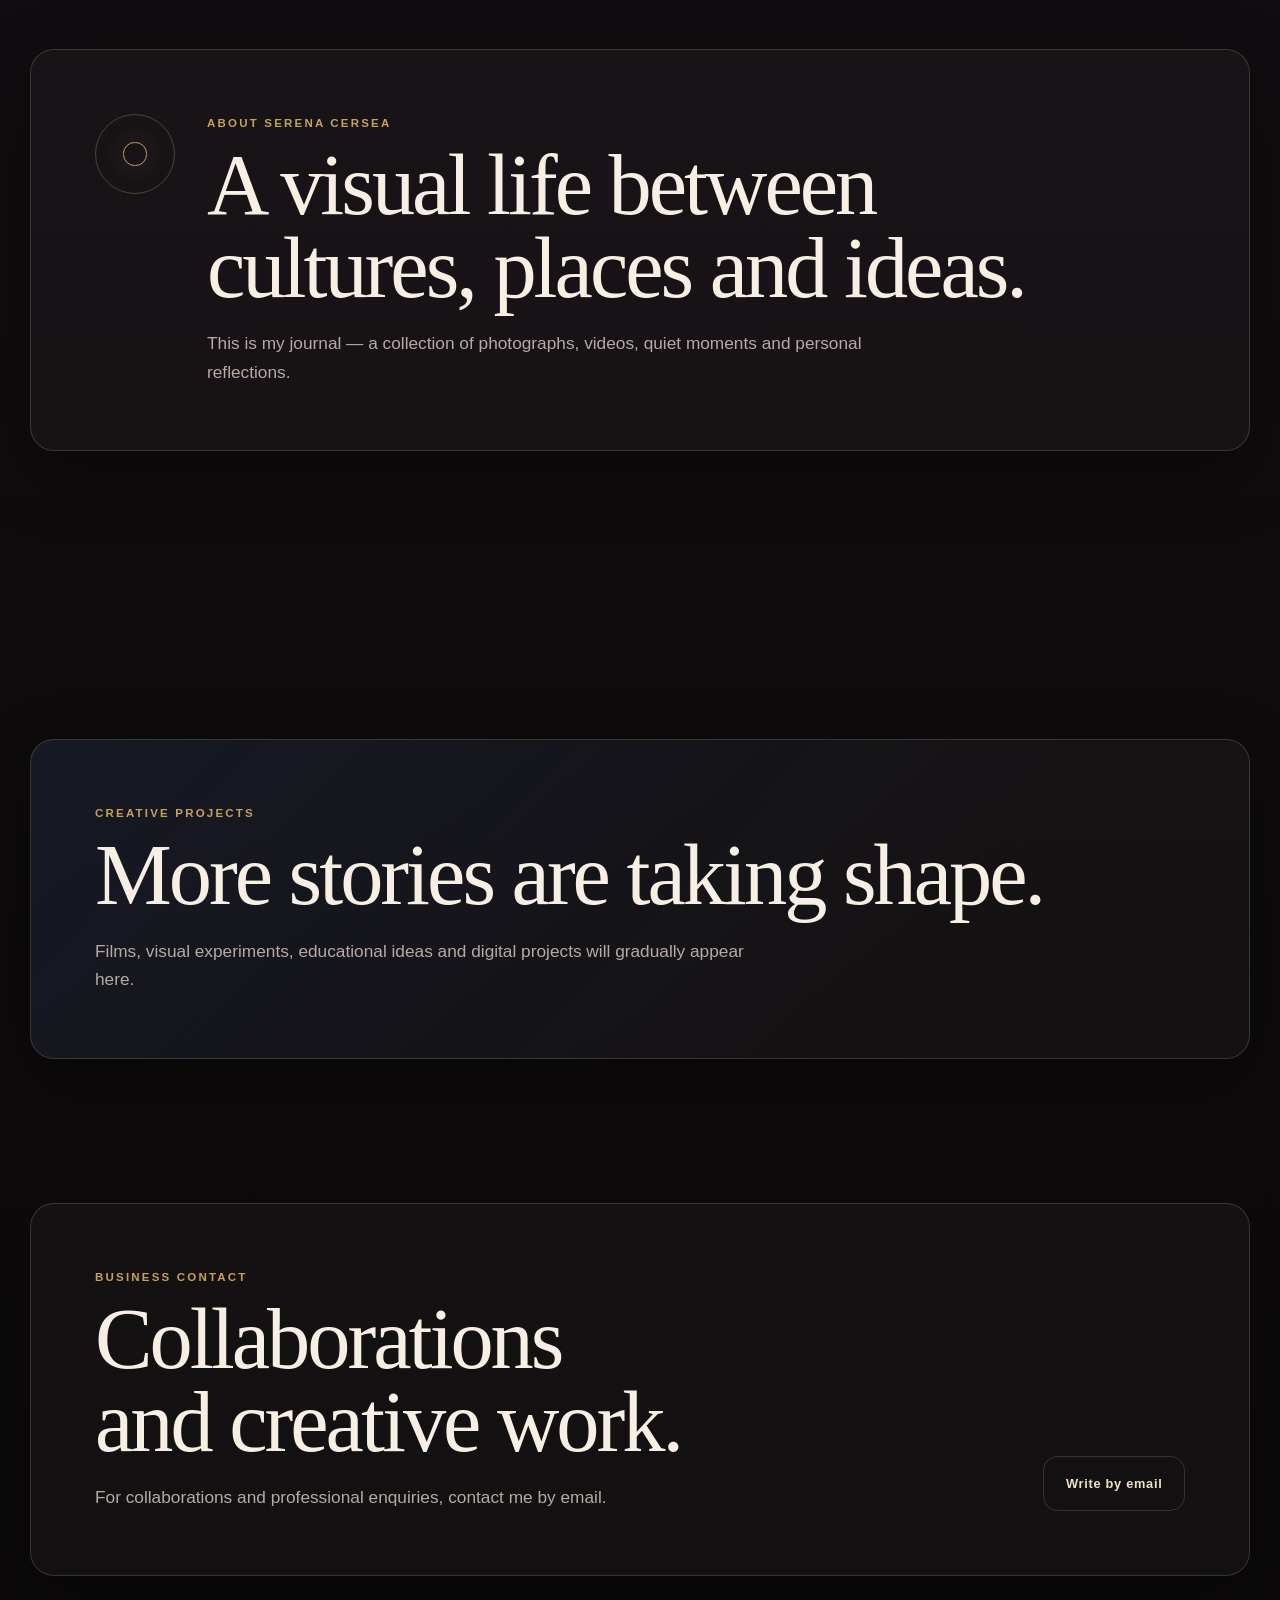
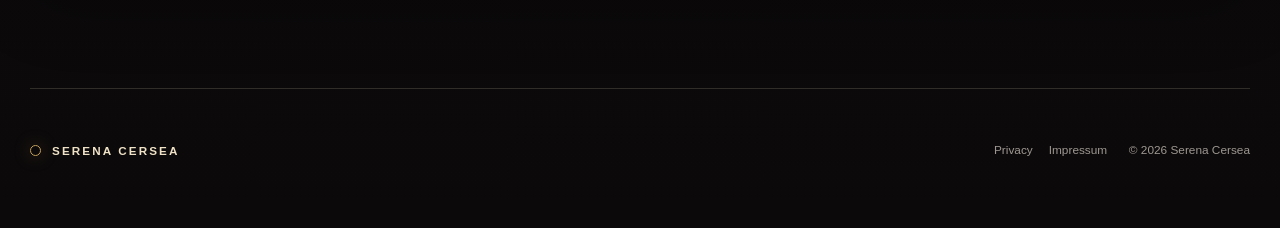
==== commit 2328aff3: "Add community stats and visitor counter" ====
--- a/index.html
+++ b/index.html
@@ -4,17 +4,20 @@
   <meta charset="utf-8">
   <meta name="viewport" content="width=device-width, initial-scale=1">
   <meta name="description" content="Serena Cersea — photography, video, quiet moments and personal reflections.">
+  <link rel="canonical" href="https://shakorou.github.io/serena-cersea-site/">
   <meta property="og:type" content="website">
+  <meta property="og:url" content="https://shakorou.github.io/serena-cersea-site/">
+  <meta property="og:site_name" content="Serena Cersea">
   <meta property="og:title" content="Serena Cersea">
   <meta property="og:description" content="Photography, video, quiet moments and personal reflections.">
-  <meta property="og:image" content="serena-cersea-share.jpg">
+  <meta property="og:image" content="https://shakorou.github.io/serena-cersea-site/serena-cersea-share.jpg">
   <meta property="og:image:width" content="1200">
   <meta property="og:image:height" content="630">
   <meta property="og:image:alt" content="Serena Cersea">
   <meta name="twitter:card" content="summary_large_image">
   <meta name="twitter:title" content="Serena Cersea">
   <meta name="twitter:description" content="Photography, video, quiet moments and personal reflections.">
-  <meta name="twitter:image" content="serena-cersea-share.jpg">
+  <meta name="twitter:image" content="https://shakorou.github.io/serena-cersea-site/serena-cersea-share.jpg">
   <meta name="theme-color" content="#0b090a">
 
   <title>Serena Cersea</title>
@@ -76,6 +79,41 @@
   </header>
 
   <main>
+
+    <section class="section section--proof" id="community" aria-labelledby="community-title">
+      <div class="proof-panel">
+        <div class="proof-panel__heading">
+          <p class="section-label" data-i18n="proofLabel">Community</p>
+          <h2 id="community-title" data-i18n="proofTitle">A growing world across platforms.</h2>
+          <p data-i18n="proofIntro">
+            Approximate combined follows across my public communities.
+          </p>
+        </div>
+
+        <div class="proof-grid" aria-label="Community figures">
+          <div class="proof-stat proof-stat--primary">
+            <strong>25K+</strong>
+            <span data-i18n="proofTotal">combined follows</span>
+          </div>
+
+          <div class="proof-stat">
+            <strong>≈5K</strong>
+            <span data-i18n="proofTelegram">Telegram community</span>
+          </div>
+
+          <div class="proof-stat">
+            <strong>3</strong>
+            <span data-i18n="proofLanguages">languages</span>
+          </div>
+
+          <div class="proof-stat proof-stat--visits">
+            <strong id="visitor-count" aria-live="polite">0</strong>
+            <span data-i18n="visitorLabel">site visits since launch</span>
+          </div>
+        </div>
+      </div>
+    </section>
+
     <section class="section section--socials" id="socials">
       <div class="section-heading">
         <p class="section-label" data-i18n="followLabel">Follow my journal</p>
@@ -154,5 +192,11 @@
 
     <p>© <span id="current-year"></span> Serena Cersea</p>
   </footer>
+
+  <script
+    data-goatcounter="https://serenacersea.goatcounter.com/count"
+    data-goatcounter-settings='{"path":"/home"}'
+    async
+    src="https://gc.zgo.at/count.js"></script>
 </body>
 </html>
--- a/main.css
+++ b/main.css
@@ -666,3 +666,112 @@
     transition-duration: 0.01ms !important;
   }
 }
+
+
+/* Community proof and live visit count */
+.section--proof {
+  padding-top: clamp(3.75rem, 8vw, 6rem);
+  padding-bottom: clamp(1.5rem, 4vw, 3rem);
+}
+
+.proof-panel {
+  display: grid;
+  gap: clamp(2rem, 5vw, 4rem);
+  padding: clamp(1.5rem, 5vw, 4rem);
+  overflow: hidden;
+  border: 1px solid var(--border);
+  border-radius: var(--radius-large);
+  background:
+    radial-gradient(circle at 90% 12%, rgba(198, 161, 91, 0.12), transparent 18rem),
+    linear-gradient(135deg, rgba(101, 56, 72, 0.18), transparent 58%),
+    rgba(255, 255, 255, 0.03);
+  box-shadow: var(--shadow);
+}
+
+.proof-panel__heading {
+  max-width: 44rem;
+}
+
+.proof-panel__heading p:last-child {
+  max-width: 38rem;
+  margin: 1.15rem 0 0;
+  color: var(--muted);
+}
+
+.proof-grid {
+  display: grid;
+  grid-template-columns: repeat(2, minmax(0, 1fr));
+  gap: 0.75rem;
+}
+
+.proof-stat {
+  display: grid;
+  min-height: 8.5rem;
+  align-content: space-between;
+  gap: 1rem;
+  padding: 1.15rem;
+  border: 1px solid rgba(239, 226, 198, 0.12);
+  border-radius: var(--radius-medium);
+  background: rgba(11, 9, 10, 0.28);
+}
+
+.proof-stat strong {
+  color: var(--papyrus);
+  font-family: var(--font-display);
+  font-size: clamp(2.35rem, 7vw, 4.2rem);
+  font-weight: 500;
+  letter-spacing: -0.045em;
+  line-height: 0.9;
+}
+
+.proof-stat span {
+  color: var(--muted);
+  font-size: 0.68rem;
+  font-weight: 600;
+  letter-spacing: 0.08em;
+  line-height: 1.35;
+  text-transform: uppercase;
+}
+
+.proof-stat--primary {
+  border-color: rgba(198, 161, 91, 0.34);
+  background:
+    linear-gradient(145deg, rgba(198, 161, 91, 0.09), transparent),
+    rgba(11, 9, 10, 0.34);
+}
+
+.proof-stat--visits strong {
+  color: var(--gold);
+}
+
+.card-audience {
+  display: inline-flex;
+  width: fit-content;
+  margin-top: 0.9rem;
+  padding: 0.28rem 0.58rem;
+  color: var(--gold);
+  border: 1px solid rgba(198, 161, 91, 0.24);
+  border-radius: 999px;
+  background: rgba(198, 161, 91, 0.055);
+  font-size: 0.63rem;
+  font-weight: 600;
+  letter-spacing: 0.055em;
+}
+
+@media (min-width: 720px) {
+  .proof-grid {
+    grid-template-columns: repeat(4, minmax(0, 1fr));
+  }
+
+  .proof-stat {
+    min-height: 10rem;
+    padding: 1.35rem;
+  }
+}
+
+@media (min-width: 980px) {
+  .proof-panel {
+    grid-template-columns: minmax(0, 0.85fr) minmax(34rem, 1.15fr);
+    align-items: end;
+  }
+}
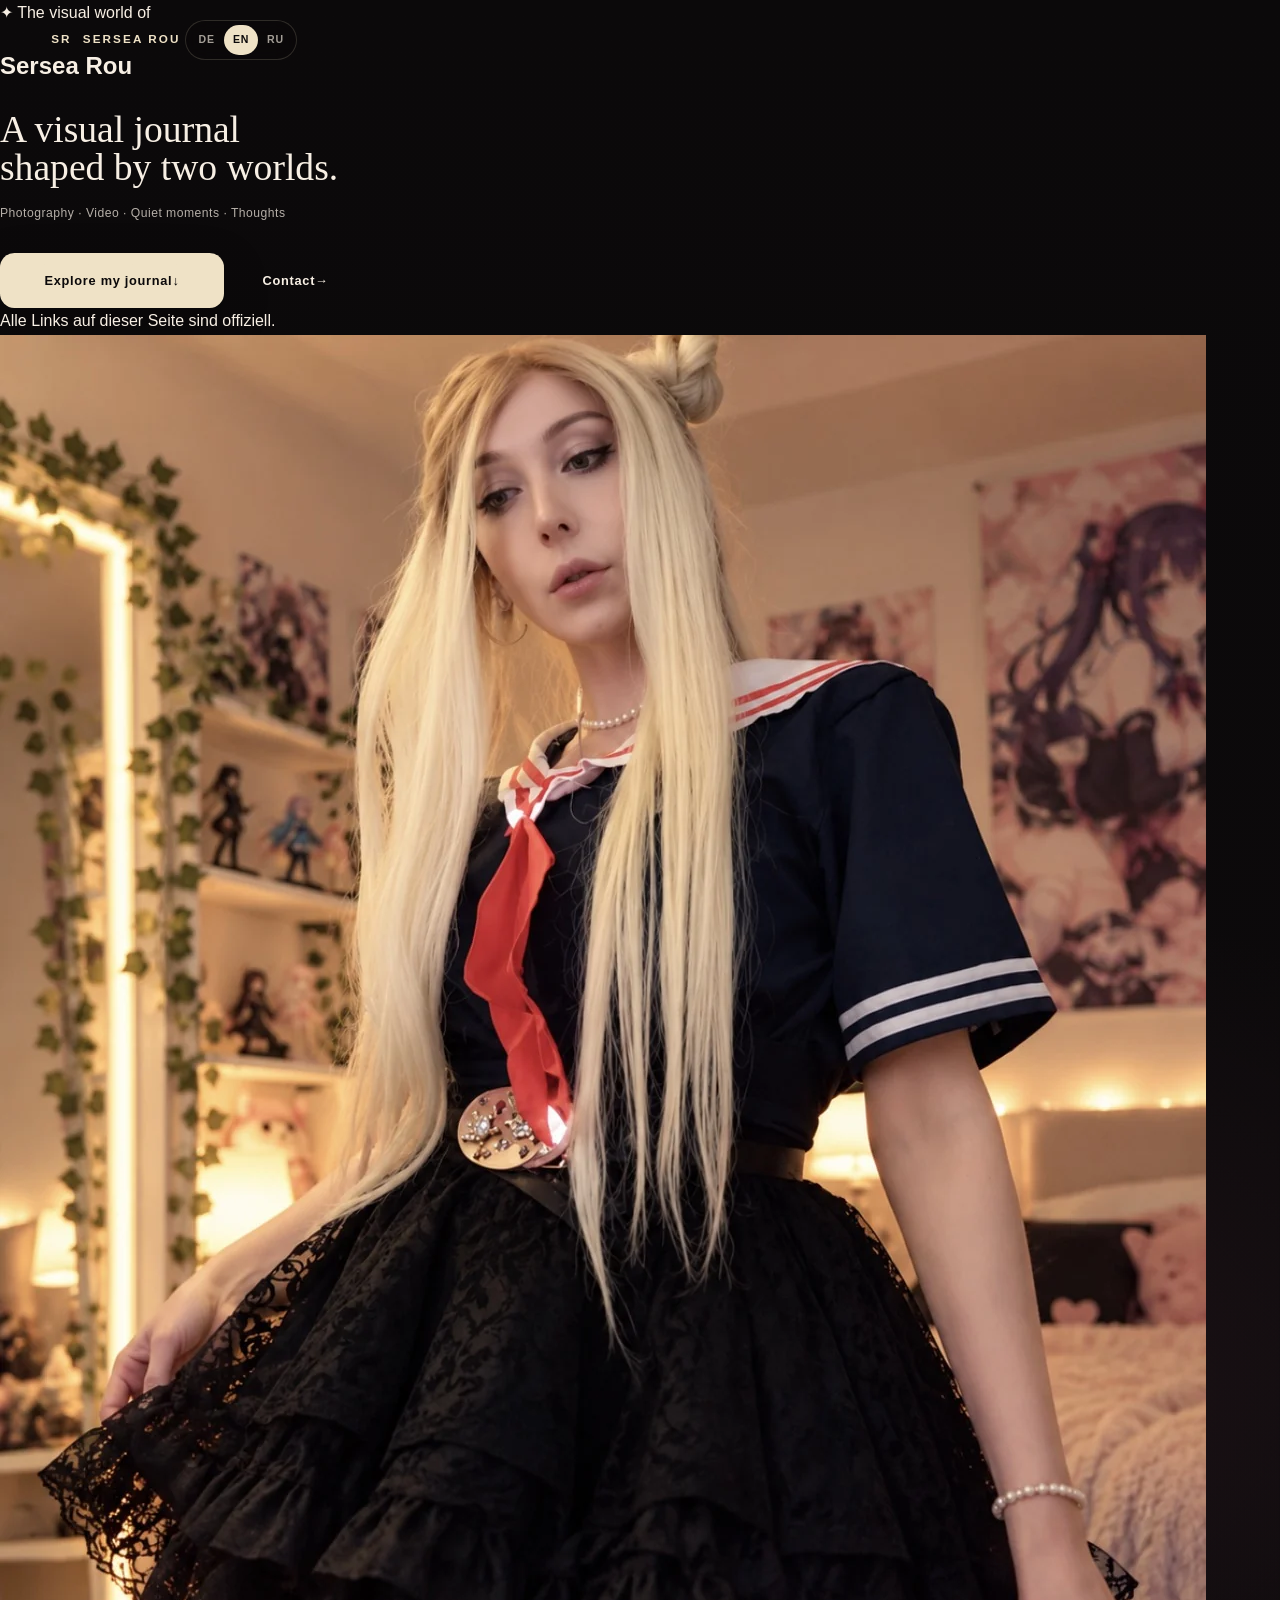
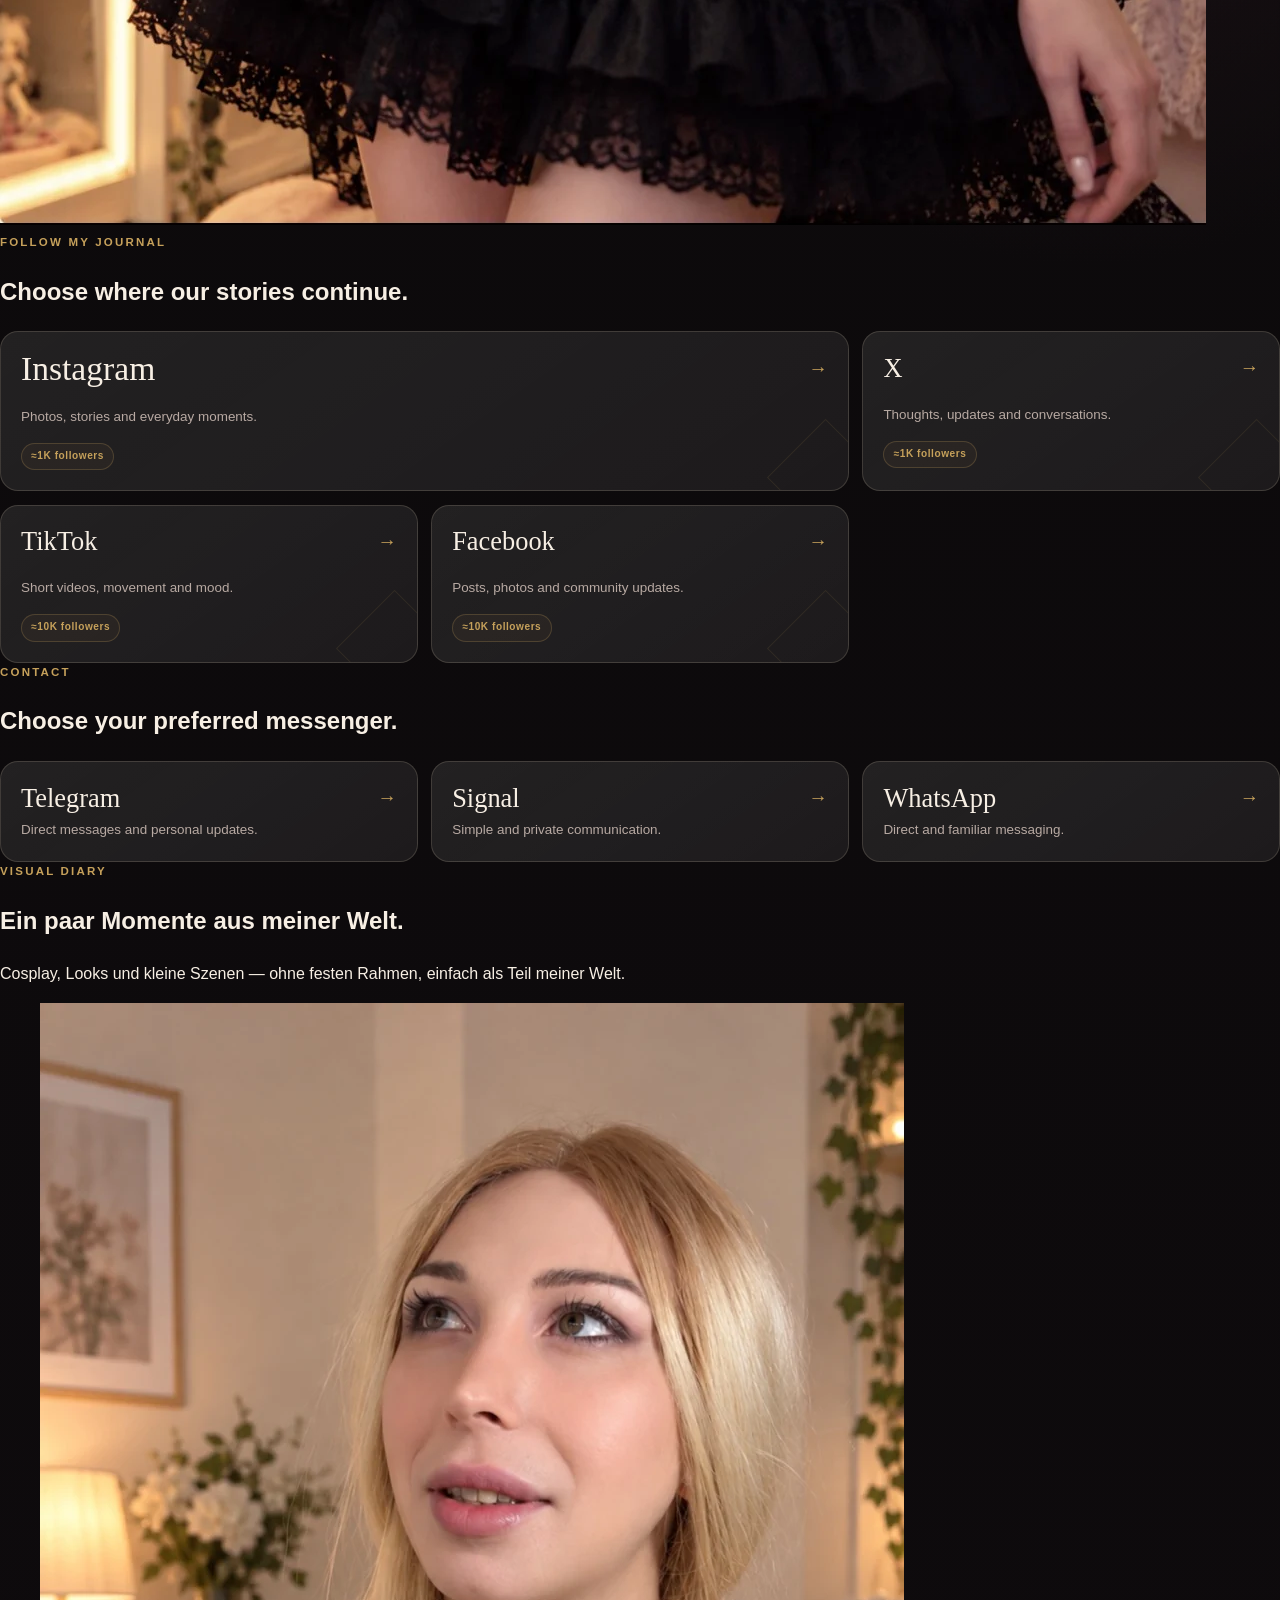
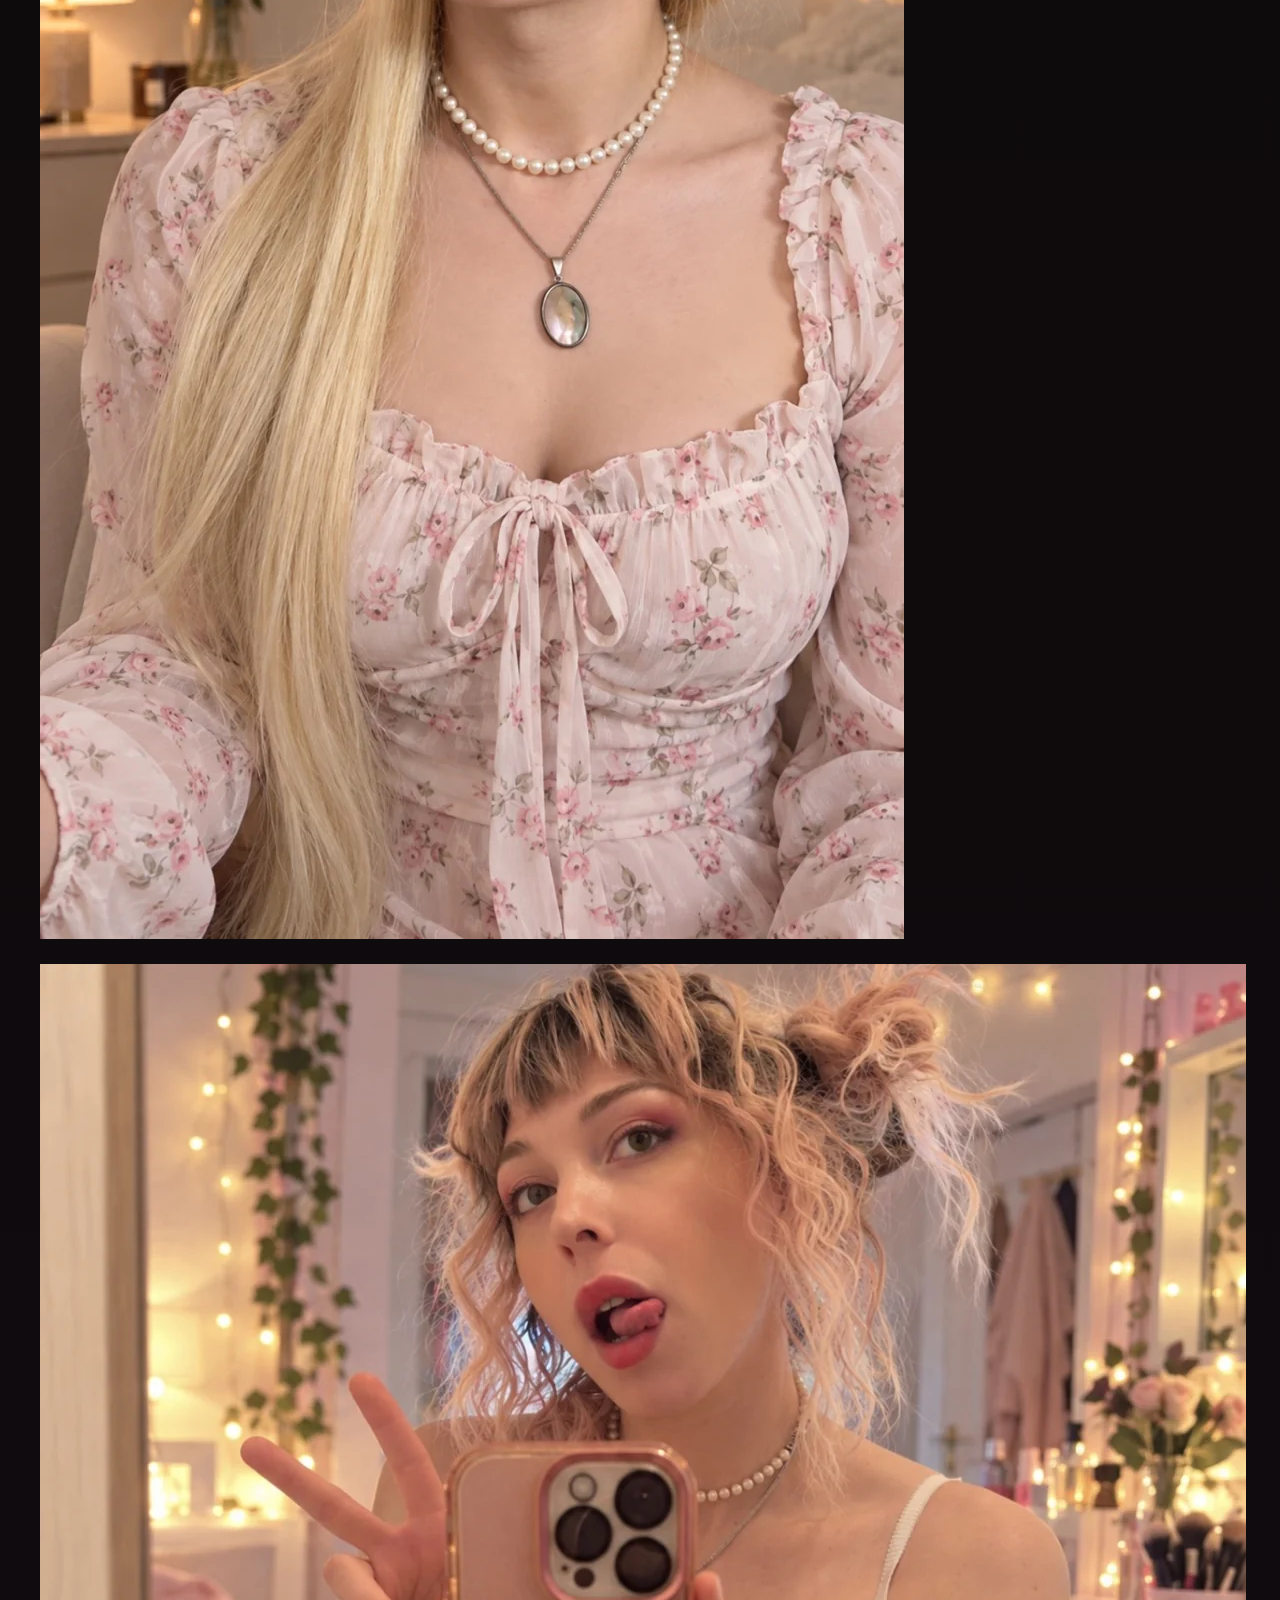
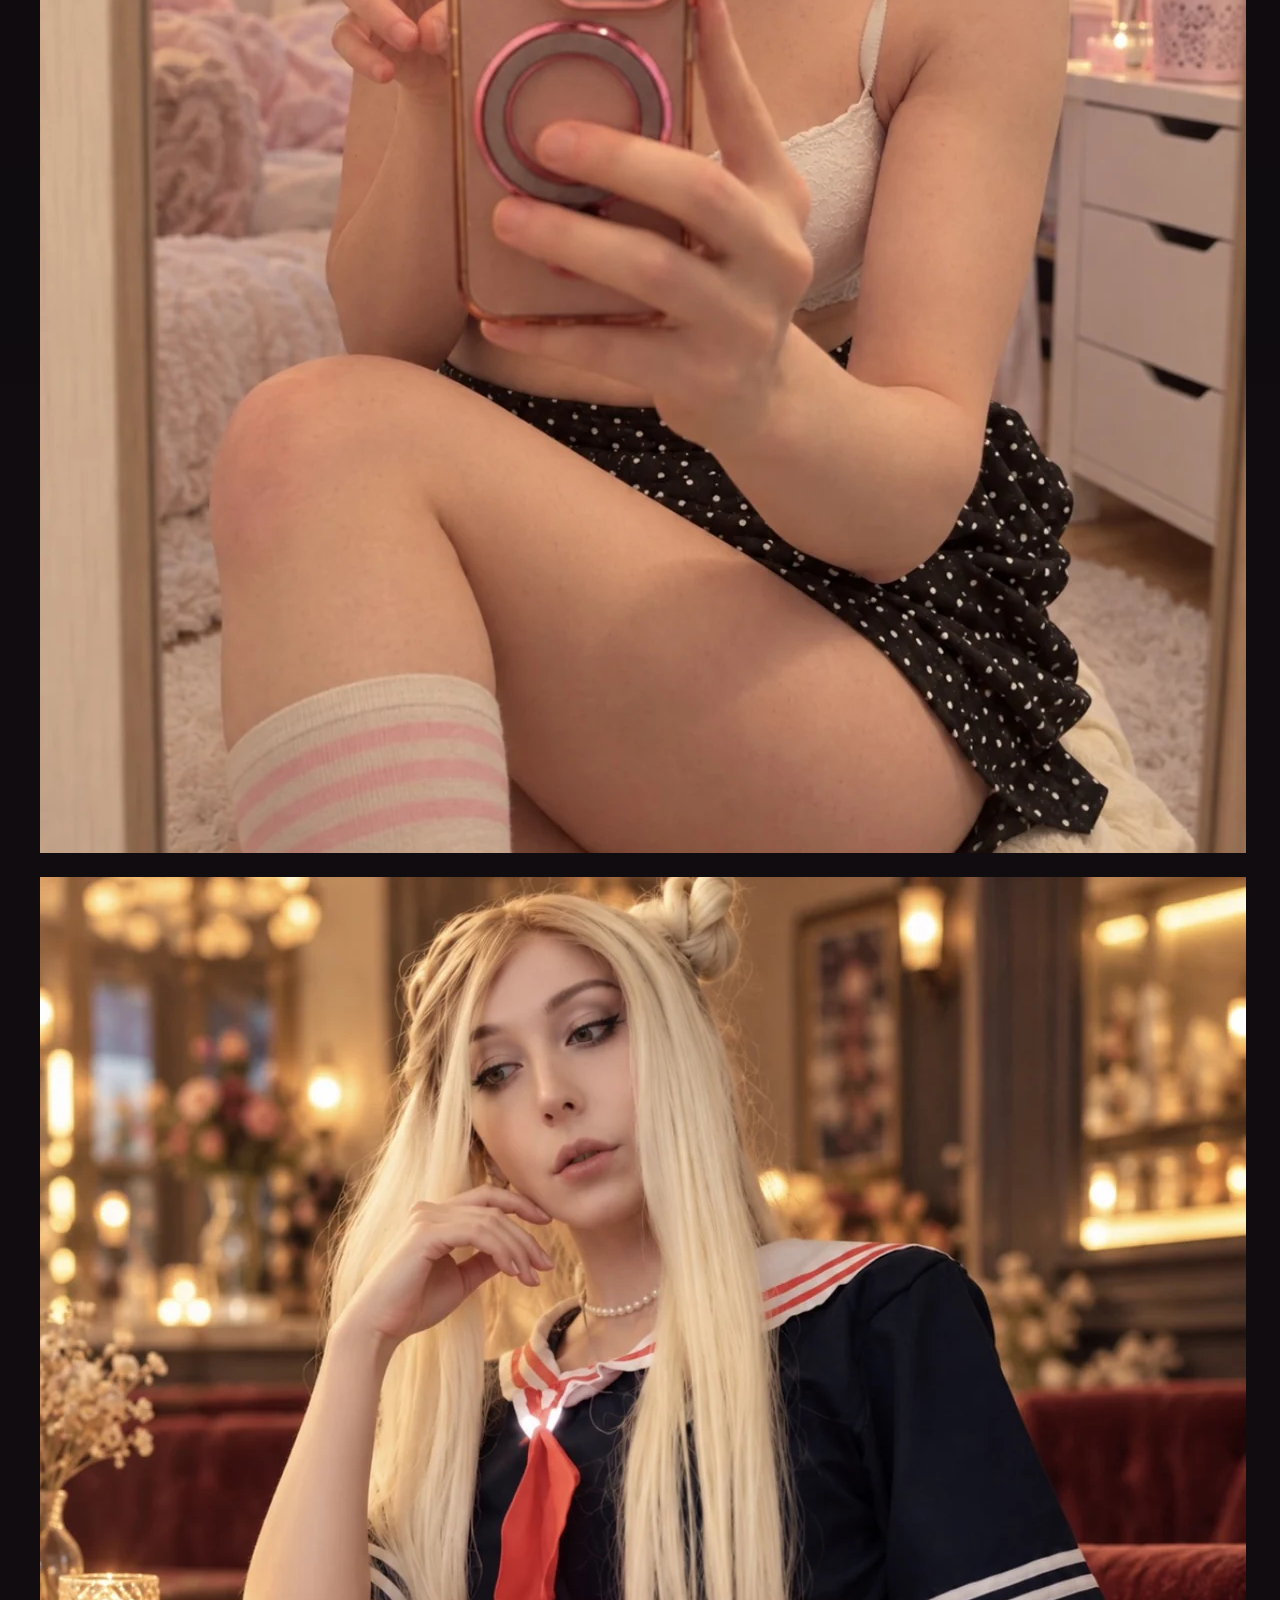
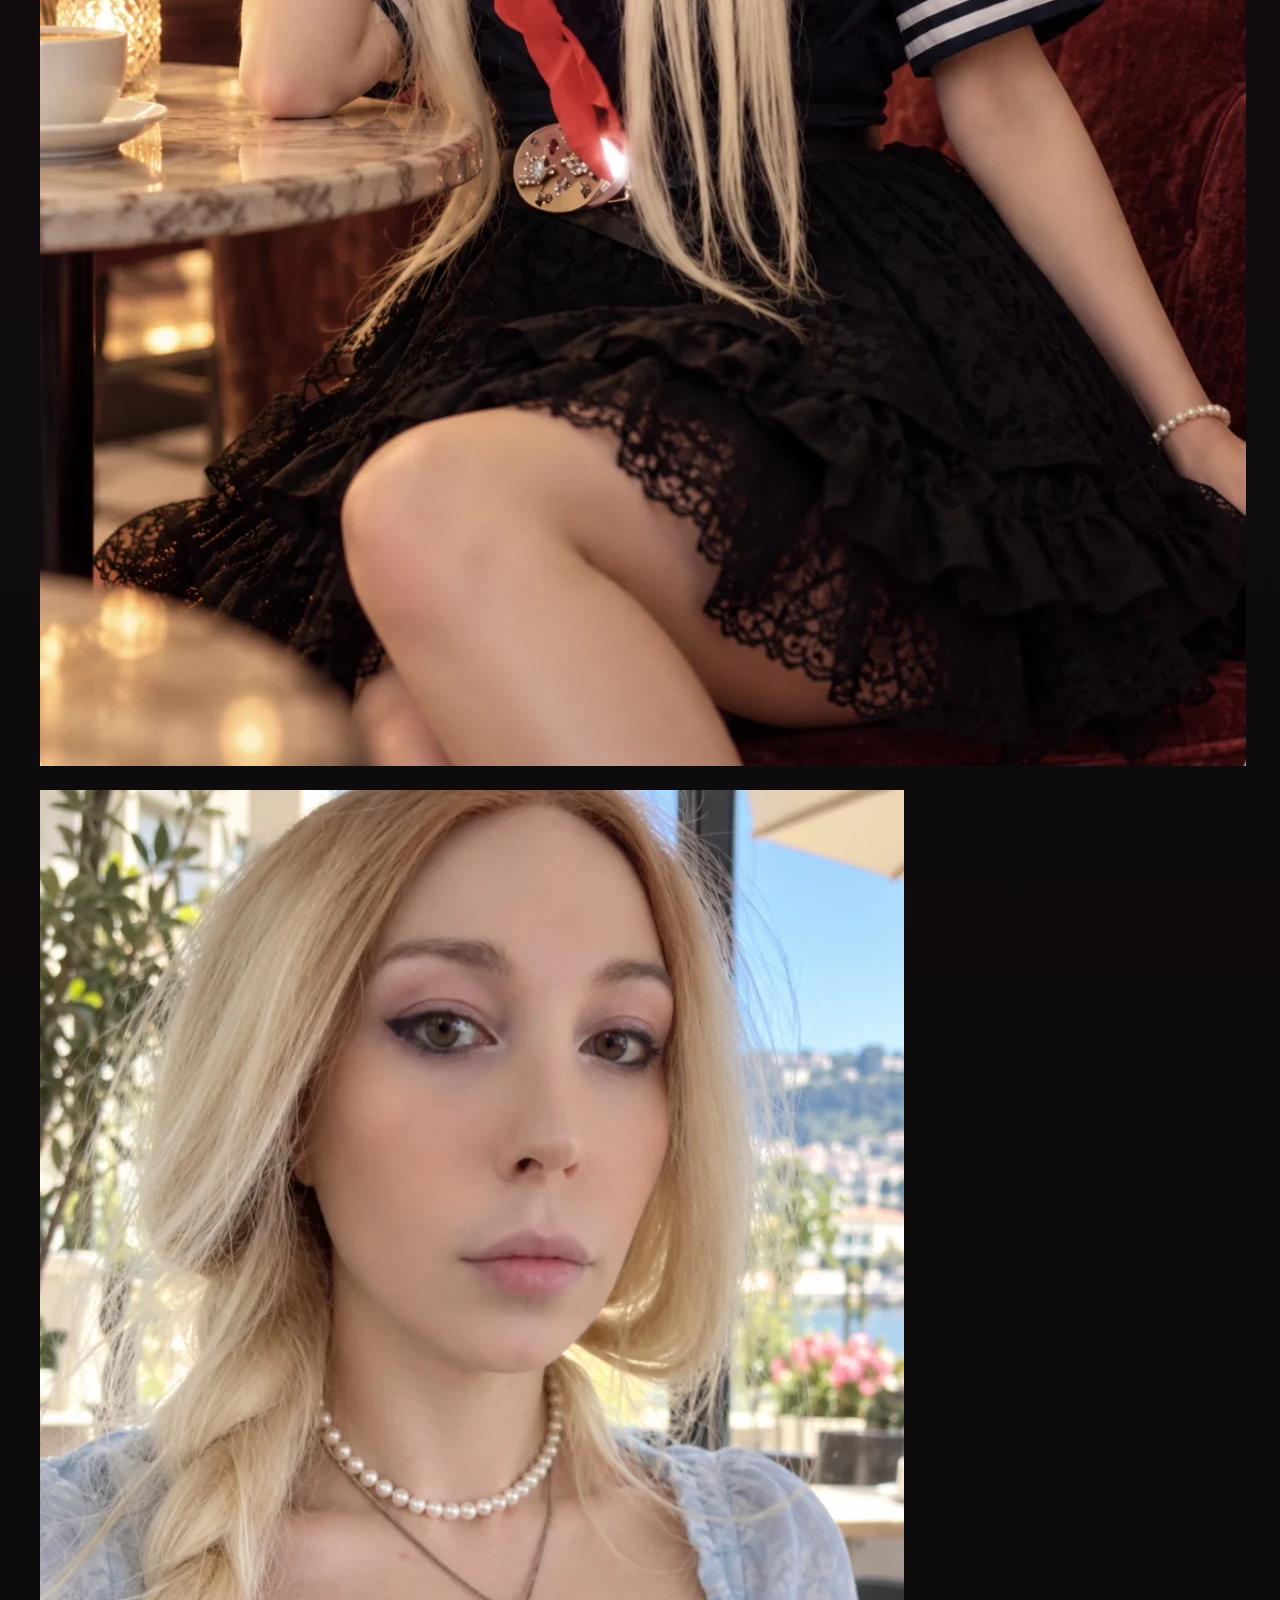
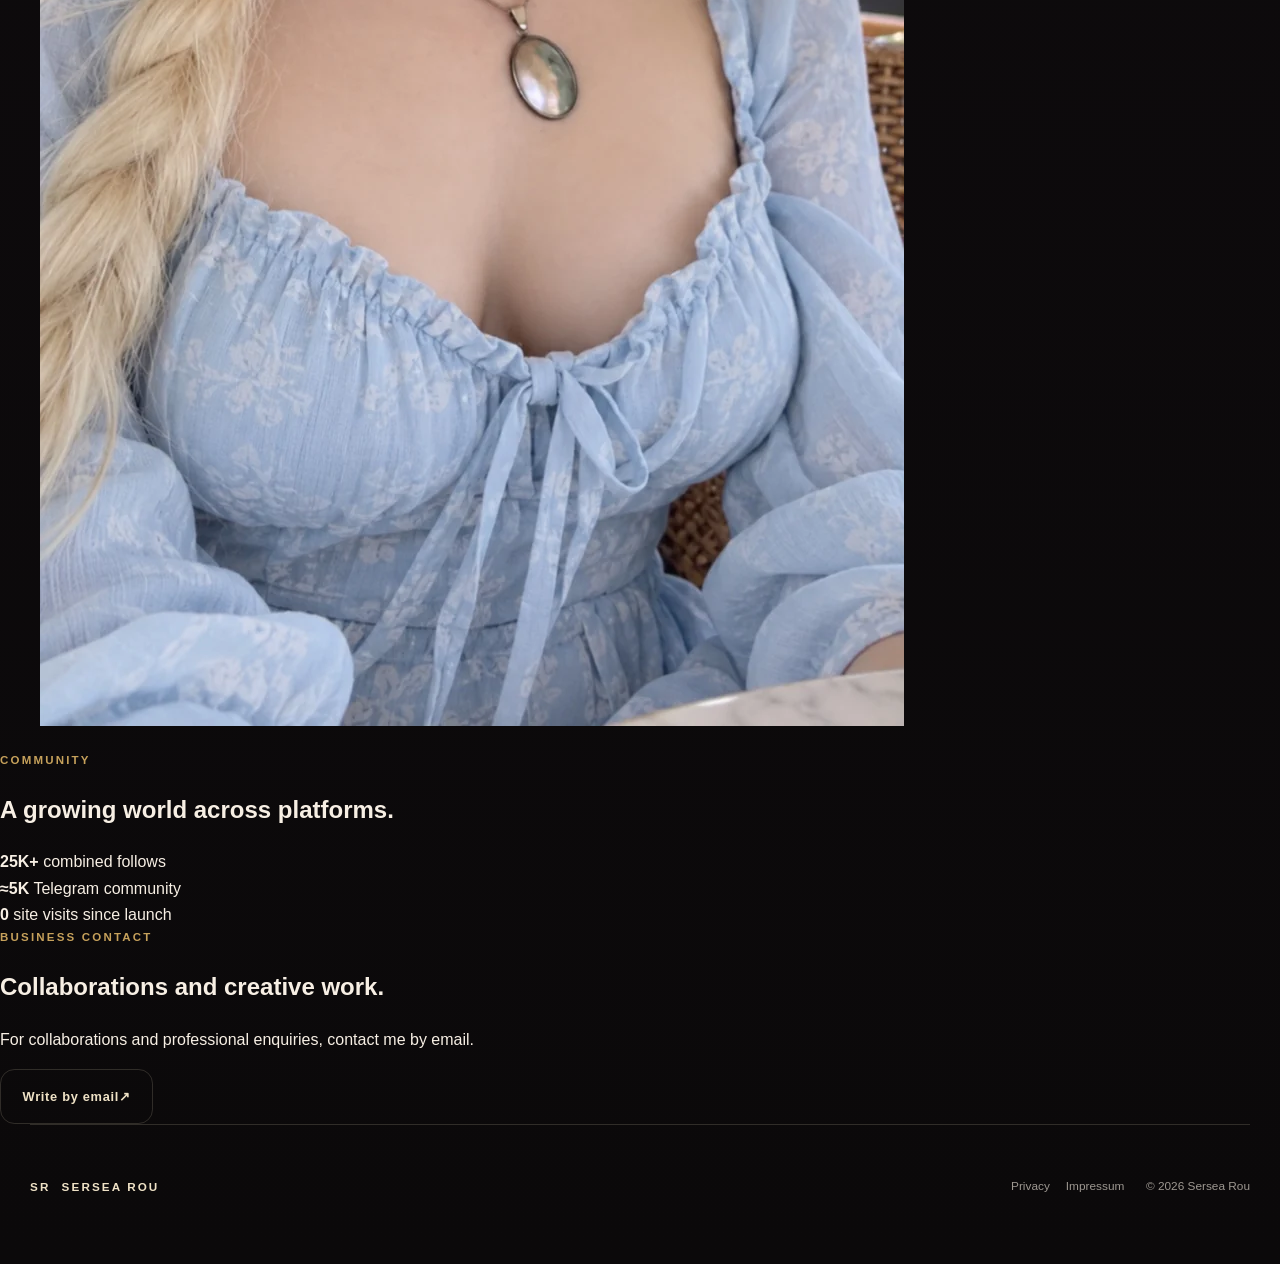
==== commit 6df0164f: "Update Sersea Rou page structure" ====
--- a/index.html
+++ b/index.html
@@ -1,196 +1,200 @@
 <!doctype html>
-<html lang="en">
+<html lang="de">
 <head>
   <meta charset="utf-8">
   <meta name="viewport" content="width=device-width, initial-scale=1">
-  <meta name="description" content="Serena Cersea — photography, video, quiet moments and personal reflections.">
+  <meta name="description" content="Sersea Rou — Cosplay, Fotos, Videos und kreative Inhalte. Alle offiziellen Links an einem Ort.">
   <link rel="canonical" href="https://shakorou.github.io/serena-cersea-site/">
+
   <meta property="og:type" content="website">
   <meta property="og:url" content="https://shakorou.github.io/serena-cersea-site/">
-  <meta property="og:site_name" content="Serena Cersea">
-  <meta property="og:title" content="Serena Cersea">
-  <meta property="og:description" content="Photography, video, quiet moments and personal reflections.">
-  <meta property="og:image" content="https://shakorou.github.io/serena-cersea-site/serena-cersea-share.jpg">
+  <meta property="og:site_name" content="Sersea Rou">
+  <meta property="og:title" content="Sersea Rou">
+  <meta property="og:description" content="Cosplay, Fotos, Videos und kreative Inhalte.">
+  <meta property="og:image" content="https://shakorou.github.io/serena-cersea-site/sersea-rou-share.jpg">
   <meta property="og:image:width" content="1200">
   <meta property="og:image:height" content="630">
-  <meta property="og:image:alt" content="Serena Cersea">
+  <meta property="og:image:alt" content="Sersea Rou">
+
   <meta name="twitter:card" content="summary_large_image">
-  <meta name="twitter:title" content="Serena Cersea">
-  <meta name="twitter:description" content="Photography, video, quiet moments and personal reflections.">
-  <meta name="twitter:image" content="https://shakorou.github.io/serena-cersea-site/serena-cersea-share.jpg">
-  <meta name="theme-color" content="#0b090a">
-
-  <title>Serena Cersea</title>
+  <meta name="twitter:title" content="Sersea Rou">
+  <meta name="twitter:description" content="Cosplay, Fotos, Videos und kreative Inhalte.">
+  <meta name="twitter:image" content="https://shakorou.github.io/serena-cersea-site/sersea-rou-share.jpg">
+
+  <meta name="theme-color" content="#ff4fa3">
+  <title>Sersea Rou — Cosplay & Creator</title>
 
   <link rel="icon" href="favicon.svg" type="image/svg+xml">
-  <link rel="preload" href="serena-cersea-hero.webp" as="image" type="image/webp">
+  <link rel="preload" href="diary-sailor.webp" as="image" type="image/webp">
   <link rel="stylesheet" href="main.css">
   <script src="config.js" defer></script>
   <script src="app.js" defer></script>
 </head>
+
 <body>
-  <a class="skip-link" href="#socials">Skip to links</a>
-
-  <header class="hero" id="top">
-    <div class="hero__image" role="img" aria-label="Portrait of Serena Cersea in warm evening light"></div>
-    <div class="hero__overlay"></div>
-
-    <nav class="topbar" aria-label="Primary navigation">
-      <a class="brand" href="#top" aria-label="Serena Cersea home">
-        <span class="brand__disc" aria-hidden="true"></span>
-        <span>Serena Cersea</span>
+  <a class="skip-link" href="#links" data-i18n="skipLink">Direkt zu meinen Links</a>
+
+  <header class="topbar">
+    <div class="topbar__inner">
+      <a class="brand" href="#top" aria-label="Sersea Rou Startseite">
+        <span class="brand__mark" aria-hidden="true">SR</span>
+        <span class="brand__text">Sersea Rou</span>
       </a>
 
-      <div class="language-switcher" role="group" aria-label="Language">
-        <button type="button" data-language="en" aria-pressed="true">EN</button>
-        <button type="button" data-language="de" aria-pressed="false">DE</button>
+      <div class="language-switcher" role="group" aria-label="Sprache">
+        <button type="button" data-language="de" aria-pressed="true">DE</button>
+        <button type="button" data-language="en" aria-pressed="false">EN</button>
         <button type="button" data-language="ru" aria-pressed="false">RU</button>
       </div>
-    </nav>
-
-    <div class="hero__content">
-      <div class="ornament" aria-hidden="true">
-        <span></span><i></i><span></span>
+    </div>
+  </header>
+
+  <main id="top">
+    <section class="compact-shell">
+      <div class="intro-card">
+        <div class="intro-card__copy">
+          <div class="hero__badge">
+            <span aria-hidden="true">✦</span>
+            <span data-i18n="heroEyebrow">Cosplay & Digital Creator</span>
+          </div>
+
+          <h1>
+            <span>Sersea</span>
+            <span class="hero__name-accent">Rou</span>
+          </h1>
+
+          <p class="hero__lead" data-i18n="heroLead">
+            Cosplay, Fotos, Videos & ein bisschen Chaos ♡
+          </p>
+
+          <p class="hero__topics" data-i18n="heroTopics">
+            Neue Looks · kurze Videos · kreative Momente
+          </p>
+
+          <div class="hero__actions">
+            <a class="button button--primary" href="#links">
+              <span data-i18n="exploreButton">Folge mir</span>
+              <span aria-hidden="true">↓</span>
+            </a>
+
+            <a class="button button--ghost" href="#messages">
+              <span data-i18n="messageButton">Schreib mir</span>
+              <span aria-hidden="true">→</span>
+            </a>
+          </div>
+
+          <div class="hero__official">
+            <span class="status-dot" aria-hidden="true"></span>
+            <span data-i18n="officialLinks">Alle Links auf dieser Seite sind offiziell.</span>
+          </div>
+        </div>
+
+        <div class="intro-card__visual" aria-label="Portrait von Sersea Rou">
+          <img src="diary-sailor.webp" alt="Sersea Rou in einem Sailor-Cosplay">
+        </div>
       </div>
 
-      <p class="eyebrow" data-i18n="heroEyebrow">The visual world of</p>
-      <h1><span>Serena</span><span>Cersea</span></h1>
-      <p class="hero__lead" data-i18n="heroLead">
-        A visual journal shaped by two worlds.
-      </p>
-      <p class="hero__topics" data-i18n="heroTopics">
-        Photography · Video · Quiet moments · Thoughts
-      </p>
-
-      <div class="hero__actions">
-        <a class="button button--primary" href="#socials" data-i18n="exploreButton">
-          Explore my journal
-        </a>
-        <a class="text-link" href="#messages">
-          <span data-i18n="messageButton">Contact</span>
-          <span aria-hidden="true">→</span>
-        </a>
-      </div>
-    </div>
-
-    <a class="scroll-cue" href="#socials" aria-label="Scroll to social links">
-      <span></span>
-    </a>
-  </header>
-
-  <main>
-
-    <section class="section section--proof" id="community" aria-labelledby="community-title">
-      <div class="proof-panel">
-        <div class="proof-panel__heading">
-          <p class="section-label" data-i18n="proofLabel">Community</p>
-          <h2 id="community-title" data-i18n="proofTitle">A growing world across platforms.</h2>
-          <p data-i18n="proofIntro">
-            Approximate combined follows across my public communities.
+      <section class="compact-links" id="links">
+        <div class="compact-links__group">
+          <div class="compact-heading">
+            <p class="section-label" data-i18n="followLabel">Finde mich online</p>
+            <h2 data-i18n="followTitle">Meine drei wichtigsten Plattformen.</h2>
+          </div>
+          <div class="card-grid" id="social-cards" aria-live="polite"></div>
+        </div>
+
+        <div class="compact-links__group" id="messages">
+          <div class="compact-heading">
+            <p class="section-label" data-i18n="messageLabel">Direkter Kontakt</p>
+            <h2 data-i18n="messageTitle">Du möchtest mir schreiben?</h2>
+          </div>
+          <div class="message-grid" id="message-cards" aria-live="polite"></div>
+        </div>
+      </section>
+
+      <section class="compact-diary" id="visual-diary" aria-labelledby="visual-diary-title">
+        <div class="compact-diary__heading">
+          <div>
+            <p class="section-label" data-i18n="diaryLabel">Visual Diary</p>
+            <h2 id="visual-diary-title" data-i18n="diaryTitle">Ein paar Momente aus meiner Welt.</h2>
+          </div>
+          <p data-i18n="diaryIntro">
+            Cosplay, Looks und kleine Szenen — ohne festen Rahmen, einfach als Teil meiner Welt.
           </p>
         </div>
 
-        <div class="proof-grid" aria-label="Community figures">
-          <div class="proof-stat proof-stat--primary">
-            <strong>25K+</strong>
-            <span data-i18n="proofTotal">combined follows</span>
-          </div>
-
-          <div class="proof-stat">
-            <strong>≈5K</strong>
-            <span data-i18n="proofTelegram">Telegram community</span>
-          </div>
-
-          <div class="proof-stat">
-            <strong>3</strong>
-            <span data-i18n="proofLanguages">languages</span>
-          </div>
-
-          <div class="proof-stat proof-stat--visits">
-            <strong id="visitor-count" aria-live="polite">0</strong>
-            <span data-i18n="visitorLabel">site visits since launch</span>
-          </div>
-        </div>
-      </div>
-    </section>
-
-    <section class="section section--socials" id="socials">
-      <div class="section-heading">
-        <p class="section-label" data-i18n="followLabel">Follow my journal</p>
-        <h2 data-i18n="followTitle">Choose where our stories continue.</h2>
-        <p data-i18n="followIntro">
-          Photos, videos, everyday moments and reflections — each platform shows a different part of my world.
-        </p>
-      </div>
-
-      <div class="card-grid" id="social-cards" aria-live="polite"></div>
-    </section>
-
-    <section class="section section--messages" id="messages">
-      <div class="section-heading section-heading--compact">
-        <p class="section-label" data-i18n="messageLabel">Contact</p>
-        <h2 data-i18n="messageTitle">Choose your preferred messenger.</h2>
-        <p data-i18n="messageIntro">
-          Use Telegram, Signal or WhatsApp for messages and general enquiries. All links on this page are official.
-        </p>
-      </div>
-
-      <div class="message-grid" id="message-cards" aria-live="polite"></div>
-    </section>
-
-    <section class="section section--about" id="about">
-      <div class="about-panel">
-        <div class="about-panel__symbol" aria-hidden="true">
-          <span></span>
-        </div>
-
-        <div>
-          <p class="section-label" data-i18n="aboutLabel">About Serena Cersea</p>
-          <h2 data-i18n="aboutTitle">A visual life between cultures, places and ideas.</h2>
-          <p data-i18n="aboutText">
-            This is my journal — a collection of photographs, videos, quiet moments and personal reflections.
-          </p>
-        </div>
-      </div>
-    </section>
-
-    <section class="section section--projects" id="projects">
-      <article class="project-card">
-        <p class="section-label" data-i18n="projectsLabel">Creative projects</p>
-        <h2 data-i18n="projectsTitle">More stories are taking shape.</h2>
-        <p data-i18n="projectsText">
-          Films, visual experiments, educational ideas and digital projects will gradually appear here.
-        </p>
-      </article>
-    </section>
-
-    <section class="section section--contact" id="contact">
-      <div>
-        <p class="section-label" data-i18n="contactLabel">Business contact</p>
-        <h2 data-i18n="contactTitle">Collaborations and creative work.</h2>
-        <p data-i18n="contactText">
-          For collaborations and professional enquiries, contact me by email.
-        </p>
-      </div>
-
-      <a id="business-email-link" class="button button--secondary" href="mailto:serenacedaris@gmail.com?subject=Business%20enquiry%20%E2%80%94%20Serena%20Cersea" data-i18n="contactButton">
-        Write by email
-      </a>
+        <div class="compact-diary__images" aria-label="Visual diary">
+          <figure class="diary-img diary-img--1">
+            <img src="diary-floral.webp" alt="Sersea Rou in einem floralen Look">
+          </figure>
+          <figure class="diary-img diary-img--2">
+            <img src="diary-playful.webp" alt="Sersea Rou in einem spielerischen Spiegel-Look">
+          </figure>
+          <figure class="diary-img diary-img--3">
+            <img src="diary-cafe.webp" alt="Sersea Rou im Café-Look">
+          </figure>
+          <figure class="diary-img diary-img--4">
+            <img src="diary-blue.webp" alt="Sersea Rou in einem hellblauen Look">
+          </figure>
+        </div>
+      </section>
+
+      <section class="compact-bottom" id="community">
+        <div class="community-card">
+          <div>
+            <p class="section-label" data-i18n="proofLabel">Community</p>
+            <h2 data-i18n="proofTitle">Schon ziemlich viele von uns. ♡</h2>
+          </div>
+
+          <div class="community-card__stats">
+            <div class="mini-stat mini-stat--pink">
+              <strong>25K+</strong>
+              <span data-i18n="proofTotal">Follows insgesamt</span>
+            </div>
+
+            <div class="mini-stat">
+              <strong>≈5K</strong>
+              <span data-i18n="proofTelegram">Telegram-Community</span>
+            </div>
+
+            <div class="mini-stat">
+              <strong id="visitor-count" aria-live="polite">0</strong>
+              <span data-i18n="visitorLabel">Website-Aufrufe</span>
+            </div>
+          </div>
+        </div>
+
+        <div class="business-card" id="contact">
+          <div>
+            <p class="section-label" data-i18n="contactLabel">Business</p>
+            <h2 data-i18n="contactTitle">Kooperation oder kreatives Projekt?</h2>
+            <p data-i18n="contactText">
+              Für Kooperationen und professionelle Anfragen erreichst du mich per E-Mail.
+            </p>
+          </div>
+
+          <a id="business-email-link" class="button button--secondary"
+             href="mailto:serenacedaris@gmail.com?subject=Business%20enquiry%20%E2%80%94%20Sersea%20Rou">
+            <span data-i18n="contactButton">E-Mail schreiben</span>
+            <span aria-hidden="true">↗</span>
+          </a>
+        </div>
+      </section>
     </section>
   </main>
 
-  <footer class="footer">
+  <footer class="footer footer--compact">
     <a class="brand brand--footer" href="#top">
-      <span class="brand__disc" aria-hidden="true"></span>
-      <span>Serena Cersea</span>
+      <span class="brand__mark" aria-hidden="true">SR</span>
+      <span class="brand__text">Sersea Rou</span>
     </a>
 
-    <nav class="footer__links" aria-label="Legal">
-      <a href="privacy.html" data-i18n="privacy">Privacy</a>
+    <nav class="footer__links" aria-label="Rechtliches">
+      <a href="privacy.html" data-i18n="privacy">Datenschutz</a>
       <a href="impressum.html" data-i18n="imprint">Impressum</a>
     </nav>
 
-    <p>© <span id="current-year"></span> Serena Cersea</p>
+    <p>© <span id="current-year"></span> Sersea Rou</p>
   </footer>
 
   <script
--- a/main.css
+++ b/main.css
@@ -775,3 +775,61 @@
     align-items: end;
   }
 }
+
+
+/* v1.3 — Community section readability fix */
+.section--proof h2 {
+  max-width: 14ch;
+  font-size: clamp(2.35rem, 6vw, 4.35rem);
+  line-height: 1.08;
+  letter-spacing: -0.025em;
+  overflow-wrap: normal;
+}
+
+.proof-panel__heading,
+.proof-grid,
+.proof-stat {
+  min-width: 0;
+}
+
+.proof-stat {
+  min-height: 9.25rem;
+  align-content: start;
+  grid-template-rows: auto 1fr;
+  gap: 1.15rem;
+}
+
+.proof-stat strong {
+  display: block;
+  font-size: clamp(2.4rem, 5vw, 3.75rem);
+  line-height: 1;
+  white-space: nowrap;
+}
+
+.proof-stat span {
+  display: block;
+  margin-top: auto;
+  overflow-wrap: anywhere;
+  hyphens: auto;
+}
+
+@media (min-width: 980px) {
+  .proof-panel {
+    grid-template-columns: 1fr;
+    align-items: stretch;
+  }
+
+  .proof-panel__heading {
+    max-width: 48rem;
+  }
+}
+
+@media (max-width: 479px) {
+  .proof-grid {
+    grid-template-columns: 1fr;
+  }
+
+  .proof-stat {
+    min-height: 7.5rem;
+  }
+}
